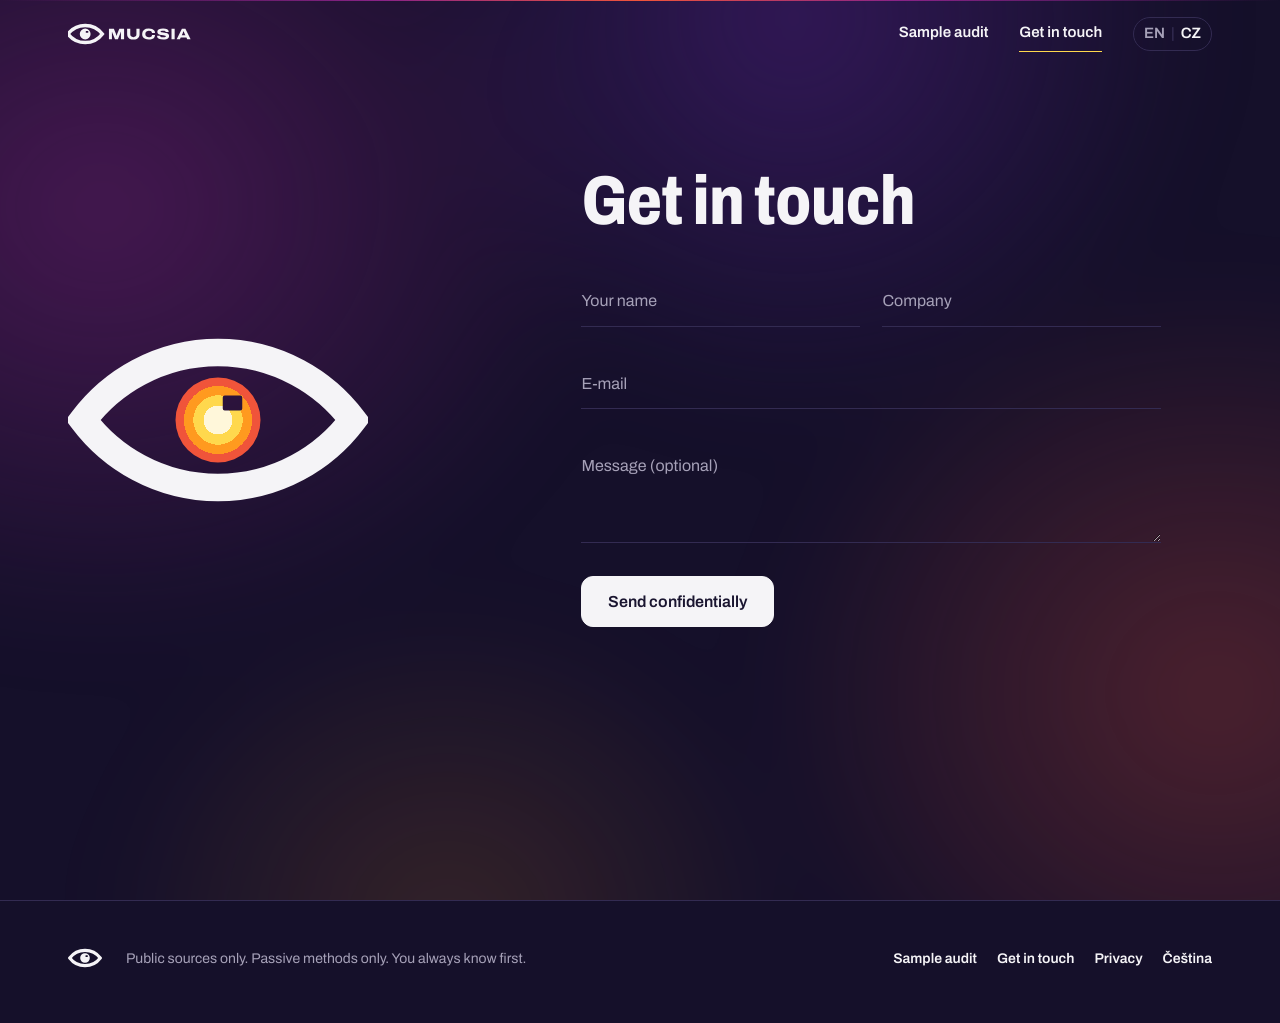
==== contact/index.html @ b14db342 "MUCSIA web" ====
<!doctype html>
<html lang="en" data-lang="en">
<head>
<meta charset="utf-8">
<meta name="viewport" content="width=device-width, initial-scale=1">
<title>Get in touch, MUCSIA</title>
<meta name="description" content="Contact MUCSIA confidentially through the form.">
<meta name="theme-color" content="#15102A">
<meta name="referrer" content="no-referrer">
<link rel="canonical" href="https://mucsia.github.io/contact/">
<link rel="alternate" hreflang="en" href="https://mucsia.github.io/contact/">
<link rel="alternate" hreflang="cs" href="https://mucsia.github.io/cs/kontakt/">
<link rel="alternate" hreflang="x-default" href="https://mucsia.github.io/contact/">
<link rel="icon" href="../static/img/mucsia-ikona.svg" type="image/svg+xml">
<link rel="preload" href="../static/fonts/Archivo-w800-s80.woff2" as="font" type="font/woff2" crossorigin>
<link rel="preload" href="../static/fonts/Archivo-w400-s100.woff2" as="font" type="font/woff2" crossorigin>
<script>document.documentElement.classList.add("js")</script>
<link rel="stylesheet" href="../static/site.css?v=0013ce17ef">
<meta property="og:title" content="Get in touch">
<meta property="og:description" content="Contact MUCSIA confidentially through the form.">
<meta property="og:type" content="website">
<meta property="og:url" content="https://mucsia.github.io/contact/">
<meta property="og:image" content="https://mucsia.github.io/static/img/og.png">
<meta property="og:locale" content="en_GB">
<script type="application/ld+json">{"@context":"https://schema.org","@type":"WebSite","name":"MUCSIA","url":"https://mucsia.github.io/","inLanguage":["en","cs"]}</script>
</head>
<body class="page-contact" data-endpoint="">
<a class="skip" href="#main">Skip to content</a>
<header class="hdr" id="hdr">
  <div class="hdr-in">
    <a class="brand" href="../" aria-label="MUCSIA"><svg xmlns="http://www.w3.org/2000/svg" viewBox="0.00 -1118.87 7929.15 1551.73"><defs></defs><g transform="translate(-123.48 -1577.8) scale(20.58)"><path d="M6 60 A67.5 67.5 0 0 1 114 60 A67.5 67.5 0 0 1 6 60 Z" fill="none" stroke="#F5F4F7" stroke-width="11" stroke-linejoin="miter"/><path d="M43 60 A17 17 0 1 0 77 60 A17 17 0 1 0 43 60 Z M62.7 50.2 H68.9 A0.8 0.8 0 0 1 69.7 51 V55.4 A0.8 0.8 0 0 1 68.9 56.2 H62.7 A0.8 0.8 0 0 1 61.9 55.4 V51 A0.8 0.8 0 0 1 62.7 50.2 Z" fill="#F5F4F7" fill-rule="evenodd"/></g><path d="M84.50048828125 0.0V-687.54345703125H403.10595703125L520.97705078125 -389.4326171875Q528.5205078125 -370.71533203125 538.118408203125 -342.7587890625Q547.71630859375 -314.80224609375 557.4990234375 -285.47607421875Q567.28173828125 -256.14990234375 574.564453125 -233.41064453125H581.564453125Q588.390625 -254.23681640625 597.945068359375 -282.06298828125Q607.49951171875 -309.88916015625 617.597412109375 -338.617431640625Q627.6953125 -367.345703125 635.6953125 -388.51953125L753.56640625 -687.54345703125H1063.36767578125V0.0H859.7392578125V-354.78515625Q859.7392578125 -376.1328125 860.2392578125 -402.02392578125Q860.7392578125 -427.9150390625 861.7392578125 -453.034423828125Q862.7392578125 -478.15380859375 863.19580078125 -496.41455078125H855.19580078125Q849.10888671875 -477.06689453125 840.293701171875 -450.904052734375Q831.478515625 -424.7412109375 822.663330078125 -399.121826171875Q813.84814453125 -373.50244140625 806.3046875 -354.78515625L662.23779296875 0.0H475.65234375L331.12890625 -354.78515625Q321.0419921875 -381.306640625 311.455078125 -408.2412109375Q301.8681640625 -435.17578125 294.552978515625 -458.47998046875Q287.23779296875 -481.7841796875 282.23779296875 -496.41455078125H274.23779296875Q275.23779296875 -482.24072265625 275.73779296875 -458.9365234375Q276.23779296875 -435.63232421875 276.73779296875 -408.69775390625Q277.23779296875 -381.76318359375 277.23779296875 -354.78515625V0.0Z M1661.9560546875 12.0Q1525.89111328125 12.0 1436.771728515625 -27.728271484375Q1347.65234375 -67.45654296875 1303.706787109375 -142.5869140625Q1259.76123046875 -217.71728515625 1259.76123046875 -323.6953125V-687.54345703125H1463.3896484375V-332.869140625Q1463.3896484375 -240.93408203125 1515.28125 -190.19482421875Q1567.1728515625 -139.45556640625 1661.9560546875 -139.45556640625Q1757.28271484375 -139.45556640625 1809.17431640625 -190.19482421875Q1861.06591796875 -240.93408203125 1861.06591796875 -332.869140625V-687.54345703125H2064.6943359375V-323.6953125Q2064.6943359375 -217.71728515625 2020.748779296875 -142.5869140625Q1976.80322265625 -67.45654296875 1887.640380859375 -27.728271484375Q1798.4775390625 12.0 1661.9560546875 12.0Z M2663.45654296875 12.0Q2519.02197265625 12.0 2422.84814453125 -28.5Q2326.67431640625 -69.0 2278.859130859375 -148.228271484375Q2231.0439453125 -227.45654296875 2231.0439453125 -344.0Q2231.0439453125 -514.54345703125 2341.76123046875 -607.04345703125Q2452.478515625 -699.54345703125 2664.0869140625 -699.54345703125Q2782.2607421875 -699.54345703125 2872.119384765625 -664.097900390625Q2961.97802734375 -628.65234375 3012.56494140625 -564.206787109375Q3063.15185546875 -499.76123046875 3063.15185546875 -412.3046875H2864.697265625Q2864.697265625 -454.6962890625 2839.1318359375 -485.207275390625Q2813.56640625 -515.71826171875 2767.80517578125 -532.1748046875Q2722.0439453125 -548.63134765625 2660.54345703125 -548.63134765625Q2589.23876953125 -548.63134765625 2539.9775390625 -524.489990234375Q2490.71630859375 -500.3486328125 2465.509521484375 -457.23974609375Q2440.302734375 -414.130859375 2440.302734375 -357.0V-332.0Q2440.302734375 -275.49951171875 2465.509521484375 -231.890625Q2490.71630859375 -188.28173828125 2539.390625 -163.596923828125Q2588.06494140625 -138.912109375 2658.28271484375 -138.912109375Q2724.41357421875 -138.912109375 2771.76171875 -154.596923828125Q2819.10986328125 -170.28173828125 2844.71875 -200.249267578125Q2870.32763671875 -230.216796875 2870.32763671875 -272.15185546875H3063.6083984375Q3063.6083984375 -187.23876953125 3014.880126953125 -123.06494140625Q2966.15185546875 -58.89111328125 2876.521484375 -23.445556640625Q2786.89111328125 12.0 2663.45654296875 12.0Z M3599.564453125 12.0Q3515.58642578125 12.0 3442.6953125 1.95654296875Q3369.80419921875 -8.0869140625 3315.0 -33.13037109375Q3260.19580078125 -58.173828125 3229.250244140625 -102.989013671875Q3198.3046875 -147.80419921875 3198.3046875 -216.80419921875Q3198.3046875 -218.80419921875 3198.3046875 -222.075927734375Q3198.3046875 -225.34765625 3199.3046875 -228.4345703125H3398.75927734375Q3397.75927734375 -224.4345703125 3397.531005859375 -220.021484375Q3397.302734375 -215.6083984375 3397.302734375 -210.7822265625Q3397.302734375 -180.32568359375 3420.49853515625 -162.727783203125Q3443.6943359375 -145.1298828125 3486.0859375 -138.031982421875Q3528.4775390625 -130.93408203125 3584.6083984375 -130.93408203125Q3608.173828125 -130.93408203125 3632.78271484375 -132.34716796875Q3657.3916015625 -133.76025390625 3680.315673828125 -137.401611328125Q3703.23974609375 -141.04296875 3721.47900390625 -147.869140625Q3739.71826171875 -154.6953125 3750.587890625 -165.47802734375Q3761.45751953125 -176.2607421875 3761.45751953125 -191.54345703125Q3761.45751953125 -213.19580078125 3738.5009765625 -225.706787109375Q3715.54443359375 -238.2177734375 3676.359619140625 -245.772216796875Q3637.1748046875 -253.32666015625 3588.533447265625 -259.23974609375Q3539.89208984375 -265.15283203125 3487.750732421875 -273.381103515625Q3435.609375 -281.609375 3386.968017578125 -296.109375Q3338.32666015625 -310.609375 3299.141845703125 -334.6962890625Q3259.95703125 -358.783203125 3237.00048828125 -396.641845703125Q3214.0439453125 -434.50048828125 3214.0439453125 -489.130859375Q3214.0439453125 -543.65234375 3241.663330078125 -583.36962890625Q3269.28271484375 -623.0869140625 3319.173828125 -648.858642578125Q3369.06494140625 -674.63037109375 3437.010498046875 -687.0869140625Q3504.9560546875 -699.54345703125 3585.06494140625 -699.54345703125Q3666.71728515625 -699.54345703125 3733.162841796875 -686.902099609375Q3799.6083984375 -674.2607421875 3847.314697265625 -648.80419921875Q3895.02099609375 -623.34765625 3920.683837890625 -584.673828125Q3946.3466796875 -546.0 3946.3466796875 -493.93505859375V-480.10888671875H3748.89208984375V-488.2177734375Q3748.89208984375 -509.130859375 3730.8701171875 -525.315673828125Q3712.84814453125 -541.50048828125 3678.36962890625 -551.228759765625Q3643.89111328125 -560.95703125 3594.6083984375 -560.95703125Q3535.6513671875 -560.95703125 3497.71630859375 -553.58740234375Q3459.78125 -546.2177734375 3441.770263671875 -533.43505859375Q3423.75927734375 -520.65234375 3423.75927734375 -505.45654296875Q3423.75927734375 -485.173828125 3446.7158203125 -473.34765625Q3469.67236328125 -461.521484375 3508.857177734375 -454.65185546875Q3548.0419921875 -447.7822265625 3596.683349609375 -441.869140625Q3645.32470703125 -435.9560546875 3697.466064453125 -427.771240234375Q3749.607421875 -419.58642578125 3798.248779296875 -405.858154296875Q3846.89013671875 -392.1298828125 3886.074951171875 -368.358154296875Q3925.259765625 -344.58642578125 3948.21630859375 -308.271240234375Q3971.1728515625 -271.9560546875 3971.1728515625 -218.869140625Q3971.1728515625 -136.15185546875 3923.270751953125 -85.206298828125Q3875.36865234375 -34.2607421875 3791.466552734375 -11.13037109375Q3707.564453125 12.0 3599.564453125 12.0Z M4129.50048828125 0.0V-687.54345703125H4333.12890625V0.0Z M4463.3046875 0.0 4801.32666015625 -687.54345703125H5027.67236328125L5365.6943359375 0.0H5145.435546875L5093.478515625 -110.1748046875H4724.5205078125L4673.10693359375 0.0ZM4792.67236328125 -259.2607421875H5025.32666015625L4962.71728515625 -399.0009765625Q4958.80419921875 -408.37060546875 4951.749755859375 -425.52294921875Q4944.6953125 -442.67529296875 4937.097412109375 -462.186279296875Q4929.49951171875 -481.697265625 4923.08642578125 -498.468994140625Q4916.67333984375 -515.24072265625 4913.49951171875 -523.3056640625H4906.04296875Q4898.67333984375 -504.93603515625 4889.075439453125 -481.10986328125Q4879.4775390625 -457.28369140625 4870.60791015625 -434.9140625Q4861.73828125 -412.54443359375 4855.28173828125 -398.54443359375Z" transform="translate(2563.46 0)" fill="#F5F4F7"/></svg></a>
    <nav class="nav" aria-label="Main">
      <a href="../sample/">Sample audit</a>
      <a href="../contact/" aria-current="page">Get in touch</a>
      <a class="lang" href="../cs/kontakt/" hreflang="cs" lang="cs" title="Čeština"><span class="cur">EN</span><span class="sep" aria-hidden="true">|</span><span>CZ</span></a>
    </nav>
  </div>
</header>
<main id="main">
<section class="contact contact-page" id="contact">
  <div class="contact-in">
    <div class="contact-eye" aria-hidden="true"><svg xmlns="http://www.w3.org/2000/svg" viewBox="0 0 120 120"><defs><radialGradient id="mcg" cx="50%" cy="50%" r="50%"><stop offset="0.0" stop-color="#FFF7DA"/><stop offset="0.34" stop-color="#FFF7DA"/><stop offset="0.34" stop-color="#FFD84D"/><stop offset="0.58" stop-color="#FFD84D"/><stop offset="0.58" stop-color="#FF9A1F"/><stop offset="0.8" stop-color="#FF9A1F"/><stop offset="0.8" stop-color="#F0543A"/><stop offset="1.0" stop-color="#F0543A"/></radialGradient></defs><path d="M6 60 A67.5 67.5 0 0 1 114 60 A67.5 67.5 0 0 1 6 60 Z" fill="none" stroke="#F5F4F7" stroke-width="11" stroke-linejoin="miter"/><path d="M43 60 A17 17 0 1 0 77 60 A17 17 0 1 0 43 60 Z M62.7 50.2 H68.9 A0.8 0.8 0 0 1 69.7 51 V55.4 A0.8 0.8 0 0 1 68.9 56.2 H62.7 A0.8 0.8 0 0 1 61.9 55.4 V51 A0.8 0.8 0 0 1 62.7 50.2 Z" fill="url(#mcg)" fill-rule="evenodd"/></svg></div>
    <div class="contact-body">
      <h1 class="h-xl">Get in touch</h1>
<form class="form" data-form novalidate>
  <input type="text" name="website" tabindex="-1" autocomplete="off" class="hp" aria-hidden="true">
  <div class="fld-row">
    <div class="fld"><input id="f-name" name="name" type="text" required autocomplete="name" placeholder=" " data-msg="Please fill in this field."><label for="f-name">Your name</label></div>
    <div class="fld"><input id="f-company" name="company" type="text" required autocomplete="organization" placeholder=" " data-msg="Please fill in this field."><label for="f-company">Company</label></div>
  </div>
  <div class="fld"><input id="f-email" name="email" type="email" required autocomplete="email" placeholder=" " data-msg="Please check the e-mail address."><label for="f-email">E-mail</label></div>
  <div class="fld"><textarea id="f-msg" name="message" rows="3" placeholder=" "></textarea><label for="f-msg">Message (optional)</label></div>
  <input type="hidden" name="lang" value="en">
  <div class="fld-act">
    <button type="submit" class="btn btn-light" data-send data-sending="Sending">Send confidentially</button>
  </div>
  <p class="form-note" data-note aria-live="polite"></p>
  <div class="form-ok" data-ok hidden><b>Sent.</b><span>We will get back to you from an address you can verify.</span></div>
  <template data-i18n><span data-k="err">The message did not go through. Try again in a moment.</span><span data-k="offline">Sending is not connected on this preview yet. The address will be published with the launch.</span></template>
</form>    </div>
  </div>
</section>
</main>
<footer class="ftr">
  <div class="ftr-in">
    <div class="ftr-mark"><svg xmlns="http://www.w3.org/2000/svg" viewBox="0 0 120 120"><defs></defs><path d="M6 60 A67.5 67.5 0 0 1 114 60 A67.5 67.5 0 0 1 6 60 Z" fill="none" stroke="#F5F4F7" stroke-width="11" stroke-linejoin="miter"/><path d="M43 60 A17 17 0 1 0 77 60 A17 17 0 1 0 43 60 Z M62.7 50.2 H68.9 A0.8 0.8 0 0 1 69.7 51 V55.4 A0.8 0.8 0 0 1 68.9 56.2 H62.7 A0.8 0.8 0 0 1 61.9 55.4 V51 A0.8 0.8 0 0 1 62.7 50.2 Z" fill="#F5F4F7" fill-rule="evenodd"/></svg></div>
    <p class="ftr-line">Public sources only. Passive methods only. You always know first.</p>
    <nav class="ftr-nav" aria-label="Footer">
      <a href="../sample/">Sample audit</a>
      <a href="../contact/">Get in touch</a>
      <a href="../privacy/">Privacy</a>
      <a href="../cs/kontakt/" hreflang="cs" lang="cs">Čeština</a>
    </nav>
  </div>
</footer>
<script src="../static/site.js?v=ff111942fa" defer></script>
</body>
</html>
---- static/site.css ----
/* MUCSIA - web. Jedna rodina písma (Archivo), barva vždy znamená teplo. */
@font-face { font-family: "Archivo"; src: url("fonts/Archivo-w400-s100.woff2") format("woff2"); font-weight: 400; font-stretch: 100%; font-display: swap; }
@font-face { font-family: "Archivo"; src: url("fonts/Archivo-w500-s100.woff2") format("woff2"); font-weight: 500; font-stretch: 100%; font-display: swap; }
@font-face { font-family: "Archivo"; src: url("fonts/Archivo-w600-s100.woff2") format("woff2"); font-weight: 600; font-stretch: 100%; font-display: swap; }
@font-face { font-family: "Archivo"; src: url("fonts/Archivo-w700-s90.woff2") format("woff2"); font-weight: 700; font-stretch: 90%; font-display: swap; }
@font-face { font-family: "Archivo"; src: url("fonts/Archivo-w800-s80.woff2") format("woff2"); font-weight: 800; font-stretch: 80%; font-display: swap; }
@font-face { font-family: "Archivo"; src: url("fonts/Archivo-w800-s90.woff2") format("woff2"); font-weight: 800; font-stretch: 90%; font-display: swap; }

:root {
  --chlad: #15102A; --chlad-2: #1E1838; --inkoust: #1A1530; --grafit: #5B5670; --mlha: #A6A1B8;
  --linka: #D9D6E0; --linka-tma: #332B52; --papir: #F5F4F7; --papir-2: #ECEAF1;
  --t0: #241A4F; --t1: #4B1F7E; --t2: #8A2387; --t3: #C7306B; --t4: #F0543A; --t5: #FF9A1F; --t6: #FFD84D; --t7: #FFF7DA;
  --sum: #9C97AE;
  --font: "Archivo", "Helvetica Neue", Arial, sans-serif;
  --gutter: clamp(16px, 4vw, 48px);
  --maxw: 1240px;
  --hdr: 68px;
  --ease: cubic-bezier(.2, .7, .2, 1);
  --pop: cubic-bezier(.2, 1.1, .3, 1);
  --r-s: 8px; --r-m: 14px; --r-l: 20px;
}
*, *::before, *::after { box-sizing: border-box; }
html { cursor: url("img/cursor-eye-32.png") 16 16, auto; cursor: -webkit-image-set(url("img/cursor-eye-32.png") 1x, url("img/cursor-eye-64.png") 2x) 16 16, auto; cursor: image-set(url("img/cursor-eye-32.png") 1x, url("img/cursor-eye-64.png") 2x) 16 16, auto; }
a, button, label, summary, .chip span, .fcard, .rm-tag, .rep-chapters li { cursor: inherit; }
input[type="text"], input[type="email"], textarea { cursor: text; }
html { scroll-behavior: smooth; -webkit-text-size-adjust: 100%; }
body { margin: 0; font-family: var(--font); font-size: 17px; line-height: 1.5; color: var(--papir); background: var(--chlad); font-synthesis: none; font-kerning: normal; text-rendering: geometricPrecision; }
[lang="cs"] { quotes: "„" "“"; }
[lang="en"] { quotes: "“" "”"; }
img, svg { display: block; max-width: 100%; }
section[id] { scroll-margin-top: var(--hdr); }
a { color: inherit; }
button { font: inherit; color: inherit; }
.tnum { font-variant-numeric: tabular-nums; }
:focus-visible { outline: 2px solid var(--t6); outline-offset: 3px; }
.skip { position: absolute; left: -999px; top: 8px; z-index: 100; background: var(--papir); color: var(--inkoust); padding: 8px 12px; }
.skip:focus { left: 8px; }
.hp { position: absolute; left: -9999px; width: 1px; height: 1px; opacity: 0; }

/* ---------- typografie ---------- */
.hero-h { font-weight: 800; font-stretch: 80%; font-size: clamp(46px, 7.2vw, 104px); line-height: 1.04; letter-spacing: -.012em; margin: 0 0 .35em; text-wrap: balance; }
.h-xl { font-weight: 800; font-stretch: 80%; font-size: clamp(38px, 5.4vw, 74px); line-height: 1.08; letter-spacing: -.01em; margin: 0 0 .4em; text-wrap: balance; }
.h-l { font-weight: 800; font-stretch: 80%; font-size: clamp(32px, 4.2vw, 56px); line-height: 1.1; letter-spacing: -.01em; margin: 0 0 .5em; text-wrap: balance; }
.h-m { font-weight: 800; font-stretch: 80%; font-size: clamp(26px, 3vw, 38px); line-height: 1.12; margin: 0 0 .4em; text-wrap: balance; }
.lead { font-size: clamp(17px, 1.35vw, 20px); line-height: 1.5; max-width: 40em; margin: 0 0 1.4em; }
.dark .lead, .contact .lead, .hero-sub { color: var(--mlha); }
.paper .lead { color: var(--grafit); }
.lead-s { color: var(--grafit); margin: 0 0 1em; }
p { margin: 0 0 1em; }

/* ---------- pásy ---------- */
.dark { position: relative; background: var(--chlad); color: var(--papir); overflow: hidden; overflow: clip; }
.paper { position: relative; background: linear-gradient(180deg, #F8F7FA 0%, var(--papir) 40%, var(--papir-2) 100%); color: var(--inkoust); }
.dark::after, .contact::after { content: ""; position: absolute; inset: -25%; z-index: 0; pointer-events: none; background: radial-gradient(38% 46% at 22% 32%, rgba(138, 35, 135, .42), transparent 70%), radial-gradient(34% 44% at 80% 68%, rgba(240, 84, 58, .26), transparent 70%), radial-gradient(30% 42% at 58% 18%, rgba(75, 31, 126, .55), transparent 70%), radial-gradient(26% 34% at 40% 85%, rgba(255, 154, 31, .14), transparent 70%); filter: blur(46px); animation: drift 28s ease-in-out infinite alternate; }
@keyframes drift { from { transform: translate3d(-4%, -3%, 0) scale(1) rotate(0deg); } to { transform: translate3d(4%, 5%, 0) scale(1.15) rotate(6deg); } }
.sec-in { position: relative; z-index: 2; max-width: var(--maxw); margin: 0 auto; padding: clamp(64px, 9vw, 128px) var(--gutter); }
.grain { position: absolute; inset: 0; background-image: url("img/grain.png"); background-size: 256px; opacity: .08; pointer-events: none; z-index: 1; }

/* ---------- tlačítka ---------- */
.btn { display: inline-block; padding: 15px 26px; border-radius: 12px; font-weight: 600; font-size: 16px; line-height: 1.2; text-decoration: none; border: 1.5px solid transparent; cursor: pointer; transition: background-color .18s, color .18s, border-color .18s, transform .18s, box-shadow .18s; }
.btn:hover { transform: translateY(-1px); }
.btn:active { transform: translateY(1px); }
.btn-light { background: var(--papir); color: var(--inkoust); border-color: var(--papir); }
.btn-light:hover { background: var(--t6); border-color: var(--t6); box-shadow: 0 8px 28px rgba(255, 216, 77, .22); }
.btn-ghost { background: transparent; color: var(--papir); border-color: rgba(245, 244, 247, .5); }
.btn-ghost:hover { border-color: var(--t6); color: var(--t6); }
.paper .btn-ghost, .dlg .btn-ghost { color: var(--inkoust); border-color: var(--linka-tma); }
.paper .btn-ghost:hover, .dlg .btn-ghost:hover { border-color: var(--t3); color: var(--t3); }
.btn-dark { background: var(--inkoust); color: var(--papir); border-color: var(--inkoust); }
.btn-dark:hover { background: var(--t3); border-color: var(--t3); }
button.btn-ghost { padding: 10px 16px; border-radius: 10px; border: 1.5px solid rgba(245, 244, 247, .5); background: transparent; cursor: pointer; font-weight: 600; font-size: 14px; transition: border-color .18s, color .18s; }

/* ---------- hlavička ---------- */
.hdr { position: fixed; top: 0; left: 0; right: 0; z-index: 50; height: var(--hdr); transition: background-color .25s, box-shadow .25s; }
.page-privacy .hdr, .page-404 .hdr { background: var(--chlad); }
.hdr.scrolled { background: rgba(21, 16, 42, .9); backdrop-filter: blur(10px); -webkit-backdrop-filter: blur(10px); box-shadow: 0 1px 0 var(--linka-tma); }
.hdr-in { max-width: var(--maxw); margin: 0 auto; padding: 0 var(--gutter); height: 100%; display: flex; align-items: center; justify-content: space-between; gap: 24px; }
.brand svg { height: 24px; width: auto; }
.nav { display: flex; align-items: center; gap: clamp(14px, 2.4vw, 32px); }
.nav a { color: var(--papir); text-decoration: none; font-weight: 600; font-size: 15px; padding: 6px 0; border-bottom: 1.5px solid transparent; transition: color .18s, border-color .18s; }
.nav a:hover, .nav a[aria-current] { border-color: var(--t6); }
.nav .lang { display: inline-flex; gap: 6px; font-variant-numeric: tabular-nums; padding: 5px 10px; border-radius: 20px; border: 1px solid var(--linka-tma); }
.nav .lang .cur { color: var(--mlha); }
.nav .lang .sep { color: var(--linka-tma); }
.nav .lang:hover { border-color: var(--t6); }
.nav .lang:hover span:last-child { color: var(--t6); }

/* ---------- 1 úvod ---------- */
.hero { position: relative; min-height: 100svh; overflow: hidden; background: var(--chlad); display: flex; align-items: center; }
.hero-art { position: absolute; top: 0; bottom: 0; left: 18vw; width: 100vw; z-index: 0; }
.hero-art svg { width: 100%; height: 100%; }
.hero::before { content: ""; position: absolute; inset: 0; z-index: 1; background: linear-gradient(90deg, rgba(21, 16, 42, .78) 0%, rgba(21, 16, 42, .5) 28%, rgba(21, 16, 42, 0) 52%); pointer-events: none; }
.hero::after { content: ""; position: absolute; left: 0; right: 0; bottom: 0; height: 22%; z-index: 1; background: linear-gradient(180deg, rgba(21, 16, 42, 0), var(--chlad)); pointer-events: none; }
.hero .grain { z-index: 2; opacity: .13; }
.eye-body { transform-box: fill-box; transform-origin: center; transition: transform 1.4s var(--ease); }
.js .hero:not(.ready) .eye-body { transform: scaleY(.03); }
.eye-body .iso, .eye-body .iris, .eye-body .pupil { transition: fill .9s ease; }
.js .hero:not(.ready) .iso, .js .hero:not(.ready) .iris, .js .hero:not(.ready) .pupil { fill: #1B1440; }
.eye-body .pupil { transition-delay: .5s; } .eye-body .iris-2 { transition-delay: .6s; } .eye-body .iris-1 { transition-delay: .7s; } .eye-body .iris-0 { transition-delay: .8s; }
.eye-body .iso-0 { transition-delay: .9s; } .eye-body .iso-1 { transition-delay: 1s; } .eye-body .iso-2 { transition-delay: 1.1s; } .eye-body .iso-3 { transition-delay: 1.2s; } .eye-body .iso-4 { transition-delay: 1.3s; } .eye-body .iso-5 { transition-delay: 1.4s; } .eye-body .iso-6 { transition-delay: 1.5s; } .eye-body .iso-7 { transition-delay: 1.6s; } .eye-body .iso-8 { transition-delay: 1.7s; }

.hero-in { position: relative; z-index: 5; max-width: var(--maxw); width: 100%; margin: 0 auto; padding: calc(var(--hdr) + 6vh) var(--gutter) 10vh; }
.hero-h { max-width: 11.5ch; }
.hero-sub { max-width: 34em; font-size: clamp(17px, 1.4vw, 20px); margin-bottom: 2em; }
.hero-cta { display: flex; flex-wrap: wrap; gap: 14px; }

/* ---------- 2 konzole ---------- */
.con { --con-max: 3; display: grid; grid-template-columns: minmax(260px, 320px) minmax(0, 1fr); gap: clamp(32px, 5vw, 72px); align-items: start; }
.con-layers { list-style: none; margin: 0 0 28px; padding: 0; }
.con-layers li { display: flex; align-items: center; gap: 12px; padding: 7px 0; color: var(--mlha); font-size: 15px; border-bottom: 1px solid var(--linka-tma); transition: color .4s; }
.con-layers li i { width: 10px; height: 10px; border-radius: 50%; flex: none; background: var(--t0); border: 1px solid var(--linka-tma); transition: background-color .4s, box-shadow .4s; }
.con-layers li.lit { color: var(--papir); }
.con-layers li.lit i { background: var(--t5); border-color: var(--t5); box-shadow: 0 0 10px rgba(255, 154, 31, .55); }
.con-layers li.scan { color: var(--papir); }
.con-layers li.scan i { border-color: var(--t5); animation: scan-dot 1.1s ease-in-out infinite; }
@keyframes scan-dot { 50% { background: rgba(255, 154, 31, .45); box-shadow: 0 0 0 4px rgba(255, 154, 31, .14); } }
.con-counters { display: grid; gap: 14px; }
.cnt b { display: block; font-size: 40px; font-weight: 800; font-stretch: 90%; line-height: 1; color: var(--papir); }
.cnt span { font-size: 13px; color: var(--mlha); }
.cnt .cnt-note { display: block; margin-top: 4px; font-size: 14px; color: var(--t6); min-height: 1.4em; }
.con-right { position: relative; min-height: 400px; }
.con-stage { position: relative; height: 570px; overflow: hidden; overflow: clip; }
.fc { position: absolute; left: 0; right: 0; max-width: 560px; min-height: 122px; margin: 0; background: var(--papir); color: var(--inkoust); border-radius: var(--r-m); padding: 14px 16px 12px; box-shadow: 0 12px 30px rgba(0, 0, 0, .35); opacity: 0; transform: translateX(40px); transition: transform .45s var(--ease), opacity .35s; will-change: transform; }
.fc.in { opacity: 1; transform: translateY(calc(var(--pos) * 136px)); z-index: calc(10 - var(--pos)); }
.fc.fly { opacity: 0; transform: translate(var(--fx), var(--fy)) scale(.2); transition: transform .7s var(--ease) var(--fd, 0ms), opacity .5s calc(var(--fd, 0ms) + .25s); }
.fc header { display: flex; justify-content: space-between; align-items: center; gap: 10px; margin-bottom: 8px; }
.fc-cat { font-size: 12px; font-weight: 700; color: var(--inkoust); background: var(--papir-2); padding: 3px 9px; border-radius: 7px; }
.fc-find { display: inline-flex; align-items: center; gap: 3px; font-size: 12px; font-weight: 600; color: var(--grafit); }
.fc-find i { width: 4px; height: 10px; border-radius: 2px; background: var(--linka); }
.fc-find i:nth-child(3) { margin-right: 6px; }
.f-minute i { background: var(--t5); }
.f-hour i:nth-child(-n+2) { background: var(--t3); }
.f-day i:nth-child(1) { background: var(--t1); }
.fc-attack { font-size: 17px; font-weight: 500; line-height: 1.35; margin: 0 0 10px; display: -webkit-box; -webkit-line-clamp: 2; -webkit-box-orient: vertical; overflow: hidden; }
.fc-attack::before { content: open-quote; } .fc-attack::after { content: close-quote; }
.fc-reason { display: none; font-size: 13px; font-weight: 700; color: var(--t3); margin: -6px 0 10px; }
.fc.struck .fc-attack { text-decoration: line-through; color: var(--grafit); }
.fc.struck .fc-reason { display: block; }
.fc-ev { display: flex; flex-wrap: wrap; gap: 4px 12px; font-size: 12px; color: var(--grafit); }
.fc-evl { font-weight: 700; color: var(--inkoust); }
.con-report { position: absolute; right: 0; top: 0; width: 176px; height: 124px; opacity: 0; transform: translateY(14px); transition: opacity .5s, transform .5s var(--ease); }
.con-report.show { opacity: 1; transform: none; }
.rep-cover { position: relative; width: 100%; height: 100%; border-radius: 12px; background: var(--chlad-2); border: 1px solid var(--linka-tma); padding: 14px; display: flex; flex-direction: column; justify-content: space-between; overflow: hidden; }
.rep-cover::after { content: ""; position: absolute; inset: 0; background: var(--chlad); transform: translateY(100%); transition: transform .6s var(--ease); }
.con-report.closed .rep-cover::after { transform: translateY(0); }
.rep-mark svg { width: 34px; }
.rep-txt b { display: block; font-weight: 800; font-stretch: 80%; font-size: 18px; }
.rep-txt span { font-size: 12px; color: var(--mlha); }
/* ---------- 3 report ----------
   Základ (mobil, omezený pohyb, bez JS): stránky pod sebou, grafika se přehraje při vjezdu.
   .rep-scrolly (desktop, zapíná site.js): připnutý stoh stránek; transform, opacity, --f a --shade
   nastavuje skript podle posunu, takže každý krok kolečka něco pohne a zpět se přehrává pozpátku. */
.sec-report { background: var(--papir); }
.rep-sticky { max-width: var(--maxw); margin: 0 auto; padding: clamp(64px, 9vw, 128px) var(--gutter) 24px; }
.rep-left .lead { margin-bottom: 1em; }
.rep-chapters { display: none; list-style: none; padding: 0; margin: 12px 0 0; position: relative; border-left: 2px solid var(--linka); --rp: 0%; }
.rep-chapters::before { content: ""; position: absolute; left: -2px; top: 0; width: 2px; height: var(--rp); background: linear-gradient(180deg, var(--t4), var(--t2)); }
.rep-chapters li { position: relative; padding: 7px 0 7px 22px; }
.rep-chapters li i { position: absolute; left: -7px; top: 13px; width: 12px; height: 12px; border-radius: 50%; background: var(--papir); border: 2px solid var(--linka); transition: background-color .3s, border-color .3s, box-shadow .3s; }
.rep-chapters li b { display: block; font-weight: 700; font-stretch: 90%; font-size: 16px; color: var(--grafit); transition: color .3s; }
.rep-chapters li span { display: none; font-size: 15px; line-height: 1.45; color: var(--grafit); margin-top: 4px; max-width: 30em; }
.rep-chapters li:hover b { color: var(--inkoust); }
.rep-chapters li.active b { color: var(--inkoust); font-size: 19px; }
.rep-chapters li.active span { display: block; animation: pop .35s var(--ease); }
.rep-chapters li.active i { background: var(--t4); border-color: var(--t4); box-shadow: 0 0 0 5px rgba(240, 84, 58, .18); }
.rep-chapters li.done i { background: var(--t2); border-color: var(--t2); }
.rep-chapters li:focus-visible { outline-offset: -2px; border-radius: var(--r-s); }
.rep-right { position: relative; max-width: 880px; margin-top: 8px; }
.rep-pages { display: grid; gap: 20px; }
.rep-page { position: relative; display: flex; flex-direction: column; overflow: hidden; border-radius: var(--r-l); background: var(--papir); border: 1px solid var(--linka); box-shadow: 0 30px 70px rgba(26, 21, 48, .14), 0 2px 8px rgba(26, 21, 48, .06); padding: clamp(20px, 3vw, 40px); }
.rep-page::before { content: ""; position: absolute; top: 0; bottom: 0; left: 0; width: 6px; background: linear-gradient(90deg, rgba(26, 21, 48, .12), transparent); }
.rp-dark { background: var(--chlad); color: var(--papir); border-color: var(--linka-tma); }
.rp-head { display: block; }
.rp-head h3 { font-size: clamp(26px, 3vw, 38px); font-weight: 800; font-stretch: 80%; color: var(--inkoust); margin: 0 0 .3em; }
.rp-head p { color: var(--grafit); margin: 0 0 16px; }
.rp-dark .rp-head h3 { color: var(--papir); }
.rp-dark .rp-head p { color: var(--mlha); }
.rep-foot { display: none; align-items: center; justify-content: space-between; gap: 16px; margin-top: 18px; max-width: 30em; }
.rep-foot .scrub-hint { margin: 0; color: var(--t3); }
.rep-foot .scrub-hint i { border-color: var(--t3); }
.rep-foot .scrub-hint i::after { background: var(--t3); }
.rep-skip { font-size: 14px; font-weight: 600; color: var(--grafit); text-decoration: underline; text-decoration-color: var(--linka); text-underline-offset: 4px; transition: color .2s, text-decoration-color .2s; }
.rep-skip:hover { color: var(--inkoust); text-decoration-color: var(--t4); }
.scrub-hint { display: flex; align-items: center; gap: 10px; font-size: 13px; font-weight: 600; transition: opacity .4s; }
.scrub-hint i { width: 14px; height: 22px; border: 1.5px solid; border-radius: 8px; position: relative; flex: none; }
.scrub-hint i::after { content: ""; position: absolute; left: 50%; top: 5px; width: 2px; height: 5px; margin-left: -1px; border-radius: 1px; animation: wheel 1.4s ease-in-out infinite; }
.scrub-hint.done { opacity: 0; }
@keyframes wheel { 50% { transform: translateY(6px); opacity: .4; } }

.rep-scrolly .rep-track { position: relative; height: 480vh; }
.rep-scrolly .rep-sticky { position: sticky; top: var(--hdr); height: calc(100vh - var(--hdr)); display: grid; grid-template-columns: minmax(0, .85fr) minmax(0, 1.3fr); gap: clamp(32px, 4vw, 64px); padding: 24px var(--gutter); align-items: center; }
.rep-scrolly .rep-chapters { display: block; }
.rep-scrolly .rep-foot { display: flex; }
.rep-scrolly .rep-right { height: min(66vh, 600px); max-width: none; margin: 0; }
.rep-scrolly .rep-pages { display: block; height: 100%; }
.rep-scrolly .rep-page { position: absolute; inset: 0; transform-origin: 50% 0; backface-visibility: hidden; will-change: transform, opacity; pointer-events: none; --f: 0; --shade: 0; }
.rep-scrolly .rep-page.on { pointer-events: auto; }
.rep-scrolly .rep-page::after { content: ""; position: absolute; inset: 0; z-index: 3; border-radius: inherit; background: var(--inkoust); opacity: var(--shade); pointer-events: none; }
.rep-scrolly .rp-head h3 { font-size: 14px; font-weight: 700; font-stretch: 90%; color: var(--grafit); margin: 0; padding-bottom: 10px; border-bottom: 1px solid var(--linka); }
.rep-scrolly .rp-head p { display: none; }
.rep-scrolly .rp-dark .rp-head h3 { color: var(--mlha); border-color: var(--linka-tma); }
/* grafika ve stohu: prvek se ukáže mezi --at a --at + --sp průběhu stránky (--f) */
.d1 { --at: .06; } .d2 { --at: .12; } .d3 { --at: .18; } .d4 { --at: .24; } .d5 { --at: .30; } .d6 { --at: .36; } .d7 { --at: .42; } .d8 { --at: .48; } .d9 { --at: .56; } .d10 { --at: .64; }
.e1 { --at: .08; } .e2 { --at: .16; } .e3 { --at: .24; } .e4 { --at: .32; } .e5 { --at: .40; } .e6 { --at: .48; } .e7 { --at: .56; }
.rep-scrolly .fig .pop, .rep-scrolly .fig .draw, .rep-scrolly .fig .stamp, .rep-scrolly .fig .cbar, .rep-scrolly .fig .worst { animation: none !important; transition: none; --k: clamp(0, (var(--f) - var(--at, 0)) / var(--sp, .2), 1); }
.rep-scrolly .fig .pop { opacity: var(--k); transform: translateY(calc((1 - var(--k)) * 8px)); }
.rep-scrolly .fig .draw { --sp: .3; stroke-dashoffset: calc((1 - var(--k)) * 700px); }
.rep-scrolly .fig .worst { --at: .62; --sp: .3; stroke-dashoffset: calc((1 - var(--k)) * 900px); }
.rep-scrolly .fig .cbar { --at: calc(.08 + var(--i) * .018); transform: scaleY(var(--k)); }
.rep-scrolly .fig .stamp { opacity: var(--k); transform: scale(calc(1.7 - .7 * var(--k))) rotate(calc(-10deg + 4deg * var(--k))); }
.rep-scrolly .fig .on-path { transition: none; --k: clamp(0, (var(--f) - .84) / .12, 1); stroke: color-mix(in srgb, var(--t4) calc(var(--k) * 100%), var(--inkoust)); fill: color-mix(in srgb, #FDE3DC calc(var(--k) * 100%), var(--papir-2)); }
.rep-scrolly .rp-riskmap .rm-grid { transition: none; --k: clamp(0, var(--f) / .35, 1); opacity: var(--k); transform: perspective(1200px) rotateX(calc((1 - var(--k)) * 14deg)) translateY(calc((1 - var(--k)) * 24px)); }
.rep-scrolly .rp-riskmap .rm-tag { transition: box-shadow .2s; --k: clamp(0, (var(--f) - var(--at, .4)) / .22, 1); opacity: var(--k); transform: translate(calc(var(--dx) * 30px * (1 - var(--k))), calc((var(--dy) * 30px - 40px) * (1 - var(--k)))) scale(calc(.7 + .3 * var(--k))); }
.rep-scrolly .rp-riskmap .rm-tag:hover { transform: translateY(-3px); box-shadow: 0 10px 22px rgba(0, 0, 0, .45); }
.rep-scrolly .rp-riskmap .rm-cell:nth-child(7) { --at: .44; } .rep-scrolly .rp-riskmap .rm-cell:nth-child(8) { --at: .48; } .rep-scrolly .rp-riskmap .rm-cell:nth-child(9) { --at: .52; } .rep-scrolly .rp-riskmap .rm-cell:nth-child(10) { --at: .56; } .rep-scrolly .rp-riskmap .rm-cell:nth-child(11) { --at: .60; } .rep-scrolly .rp-riskmap .rm-cell:nth-child(12) { --at: .64; } .rep-scrolly .rp-riskmap .rm-cell:nth-child(13) { --at: .68; } .rep-scrolly .rp-riskmap .rm-cell:nth-child(14) { --at: .72; }
.rp-num { position: absolute; right: 16px; bottom: 12px; font-size: 12px; font-weight: 600; color: var(--grafit); }
.rp-dark .rp-num { color: var(--mlha); }
.rp-fig { margin: 0; flex: 1; display: flex; align-items: center; justify-content: center; min-height: 0; }
.rp-fig .fig { max-height: 100%; }
.rp-riskmap .rp-fig { align-items: stretch; }
.rp-riskmap .rm { margin-top: 0; width: 100%; }
.fig { width: 100%; height: auto; font-family: inherit; }
.fig text { font-family: inherit; }
.fig .lbl { font-size: 13px; font-weight: 600; fill: var(--grafit); }
.fig .q { font-size: 15px; font-weight: 500; fill: var(--inkoust); }
.fig .q.s { font-size: 13.5px; }
.fig .hotq { fill: var(--inkoust); font-weight: 700; }
.fig .nl { font-size: 14px; font-weight: 700; fill: var(--inkoust); }
.fig .pl { font-size: 12px; font-weight: 600; fill: var(--inkoust); }
.rp-money .fig .pl { font-size: 10.5px; }
.fig .big { font-size: 34px; font-weight: 800; fill: var(--t3); }
.fig .doc { fill: var(--papir-2); stroke: var(--linka); }
.fig .doc.note { fill: #FFF9E8; stroke: var(--t6); }
.fig .docl { stroke: var(--linka-tma); stroke-width: 1.2; opacity: .5; }
.fig .tl { stroke: var(--linka-tma); stroke-width: 2; }
.fig .dot { fill: var(--inkoust); transform-box: fill-box; transform-origin: center; }
.fig .dot.warm { fill: var(--t4); }
.fig .box { fill: var(--papir); stroke: var(--linka-tma); stroke-width: 1.2; }
.fig .caret { fill: var(--inkoust); animation: blink-caret 1s steps(2) infinite; }
.fig .ring { fill: none; stroke: var(--grafit); stroke-width: 2; }
.fig .sug { fill: var(--papir); stroke: var(--linka); }
.fig .sug.hot { fill: var(--t6); }
.fig .ai { fill: var(--papir-2); }
.fig .strike { stroke: var(--t3); stroke-width: 2; }
.fig .flag { fill: var(--t3); }
.fig .flagt { fill: var(--papir); font-size: 13px; font-weight: 700; }
.fig .node { fill: var(--papir-2); stroke: var(--inkoust); stroke-width: 1.5; transition: stroke .4s, fill .4s; }
.fig .node.warm { stroke: var(--t3); stroke-width: 2; }
.fig .pill { fill: var(--papir); stroke: var(--linka-tma); }
.fig .pill.hot { fill: var(--t6); stroke: var(--t6); }
.fig .cbar { fill: var(--inkoust); transform-origin: 0 200px; transform: scaleY(0); }
.fig .cbar.hot { fill: var(--t4); }
.fig .axis { stroke: var(--linka-tma); stroke-width: 1.5; }
.fig .redact { fill: var(--inkoust); }
.fig .redact.keep { fill: var(--linka); }
.fig .stamp { opacity: 0; transform: scale(1.7) rotate(-10deg); }
.fig .stamp-r { fill: none; stroke-width: 2.5; }
.fig .stamp-t { font-size: 13px; font-weight: 800; font-stretch: 90%; }
.fig .st-minute .stamp-r { stroke: var(--t4); } .fig .st-minute .stamp-t { fill: var(--t4); }
.fig .st-hour .stamp-r { stroke: var(--t3); } .fig .st-hour .stamp-t { fill: var(--t3); }
.fig .st-day .stamp-r { stroke: var(--t1); } .fig .st-day .stamp-t { fill: var(--t1); }
.fig .worst { fill: none; stroke: var(--t4); stroke-width: 5; stroke-linecap: round; stroke-linejoin: round; stroke-dasharray: 900; stroke-dashoffset: 900; filter: drop-shadow(0 0 6px rgba(240, 84, 58, .55)); }
.fig .draw { stroke: var(--linka-tma); stroke-width: 1.6; stroke-dasharray: 700; stroke-dashoffset: 700; }
.fig .draw.hot { stroke: var(--t4); stroke-width: 3; }
.fig .arrow { fill: var(--inkoust); }
.fig .face { fill: var(--inkoust); }
.fig .chip { fill: var(--papir-2); stroke: var(--inkoust); stroke-width: 1.2; }
.fig .chip.hot { fill: var(--t4); stroke: var(--t4); }
.fig .blur { fill: var(--t5); opacity: .55; filter: blur(7px); }
.fig .b2 { fill: var(--t3); } .fig .b3 { fill: var(--t4); } .fig .b4 { fill: var(--t2); }
.fig .on-blur { fill: var(--inkoust); font-weight: 600; }
.fig .pop { opacity: 0; transform: translateY(8px); }
.fo { display: flex; align-items: center; justify-content: center; text-align: center; height: 100%; font-size: 13px; font-weight: 700; line-height: 1.2; color: var(--inkoust); font-family: var(--font); }
.open .pop { animation: pop .45s var(--ease) forwards; }
.open .draw { animation: draw .8s var(--ease) forwards; }
.open .cbar { animation: grow .5s var(--ease) forwards; animation-delay: calc(var(--i) * 45ms + .2s); }
.open .stamp { animation: stamp .45s var(--ease) forwards; }
.open .worst { animation: draw 1s var(--ease) 1.5s forwards; }
.open .on-path { transition: stroke .4s 2.2s, fill .4s 2.2s; stroke: var(--t4); fill: #FDE3DC; }
.on .dot.warm { animation: pulse 2.4s ease-in-out infinite; }
.on .sug.hot { animation: glow-y 3s ease-in-out infinite; }
.on .blur { animation: haze 4s ease-in-out infinite; }
.d1 { animation-delay: .15s !important; } .d2 { animation-delay: .3s !important; } .d3 { animation-delay: .45s !important; } .d4 { animation-delay: .6s !important; } .d5 { animation-delay: .75s !important; } .d6 { animation-delay: .9s !important; } .d7 { animation-delay: 1.05s !important; } .d8 { animation-delay: 1.2s !important; } .d9 { animation-delay: 1.4s !important; } .d10 { animation-delay: 1.6s !important; }
.e1 { animation-delay: .2s !important; } .e2 { animation-delay: .4s !important; } .e3 { animation-delay: .6s !important; } .e4 { animation-delay: .8s !important; } .e5 { animation-delay: 1s !important; } .e6 { animation-delay: 1.2s !important; } .e7 { animation-delay: 1.4s !important; }
.open .worst { animation-delay: 1.5s !important; }
@keyframes pop { to { opacity: 1; transform: none; } }
@keyframes draw { to { stroke-dashoffset: 0; } }
@keyframes grow { to { transform: scaleY(1); } }
@keyframes stamp { to { opacity: 1; transform: scale(1) rotate(-6deg); } }
@keyframes pulse { 50% { transform: scale(1.5); opacity: .7; } }
@keyframes glow-y { 50% { fill: #FFE98A; } }
@keyframes haze { 50% { opacity: .35; } }
@keyframes blink-caret { to { opacity: 0; } }

/* ---------- mapa rizik ---------- */
.rm { display: grid; grid-template-columns: 26px 150px minmax(0, 1fr); grid-template-rows: auto auto auto; gap: 10px 14px; max-width: 980px; margin-top: 2em; }
.rm-y { grid-row: 1; grid-column: 1; writing-mode: vertical-rl; transform: rotate(180deg); font-size: 13px; font-weight: 600; color: var(--mlha); text-align: center; }
.rm-rows { grid-row: 1; grid-column: 2; display: grid; grid-template-rows: repeat(3, 1fr); }
.rm-rowlab { display: flex; align-items: center; gap: 8px; font-size: 15px; font-weight: 700; }
.rm-grid { grid-row: 1; grid-column: 3; position: relative; overflow: hidden; overflow: clip; border-radius: var(--r-m); display: grid; grid-template-columns: repeat(3, 1fr); grid-template-rows: repeat(3, minmax(110px, 1fr)); gap: 0; min-height: 360px; border: 1px solid var(--linka-tma); transform: perspective(1200px) rotateX(14deg) translateY(24px); opacity: 0; transition: transform .9s var(--ease), opacity .6s; transform-origin: center bottom; }
.open .rm-grid { transform: none; opacity: 1; }
.rm-field { position: absolute; inset: 0; background: radial-gradient(circle at 100% 0%, #FFF7DA 0 5%, #FFD84D 5% 12%, #FF9A1F 12% 21%, #F0543A 21% 31%, #C7306B 31% 43%, #8A2387 43% 56%, #4B1F7E 56% 70%, #241A4F 70% 86%, #1A1442 86%); }
.rm-field::after { content: ""; position: absolute; inset: -10%; background: radial-gradient(circle at 100% 0%, rgba(255, 247, 218, .45), rgba(255, 154, 31, .15) 30%, transparent 55%); mix-blend-mode: screen; animation: breathe 5s ease-in-out infinite alternate; }
.rm-field::before { content: ""; position: absolute; left: 0; right: 0; top: 0; height: 3px; background: linear-gradient(90deg, transparent, rgba(255, 247, 218, .55), transparent); opacity: .7; animation: scan 6.5s linear infinite; z-index: 1; }
@keyframes breathe { from { opacity: .35; transform: scale(1); } to { opacity: 1; transform: scale(1.06); } }
@keyframes scan { 0% { top: -3px; } 100% { top: 100%; } }
.rm-gv, .rm-gh { position: absolute; background: var(--chlad); z-index: 1; }
.rm-gv { top: 0; bottom: 0; width: 4px; } .rm-gv.g1 { left: calc(33.333% - 2px); } .rm-gv.g2 { left: calc(66.666% - 2px); }
.rm-gh { left: 0; right: 0; height: 4px; } .rm-gh.g1 { top: calc(33.333% - 2px); } .rm-gh.g2 { top: calc(66.666% - 2px); }
.rm-cell { position: relative; z-index: 2; display: flex; flex-wrap: wrap; align-content: center; justify-content: center; gap: 6px; padding: 12px; }
.rm-tag { display: inline-block; max-width: 100%; padding: 4px 10px; border-radius: 8px; background: var(--papir); color: var(--inkoust); font-size: 12.5px; font-weight: 600; line-height: 1.25; border-left: 3px solid var(--sum); box-shadow: 0 4px 12px rgba(0, 0, 0, .3); opacity: 0; transform: translate(calc(var(--dx) * 30px), calc(var(--dy) * 30px - 40px)) scale(.7); transition: transform .8s var(--pop), opacity .4s, box-shadow .2s; }
.rm-tag.s-critical { border-left-color: var(--t4); } .rm-tag.s-latent { border-left-color: var(--t2); }
.open .rm-tag { opacity: 1; transform: none; }
.open .rm-tag:hover { transform: translateY(-3px); box-shadow: 0 10px 22px rgba(0, 0, 0, .45); transition-delay: 0s; }
.rm-tag:nth-child(2) { transition-delay: .1s; } .rm-tag:nth-child(3) { transition-delay: .2s; } .rm-tag:nth-child(4) { transition-delay: .3s; } .rm-tag:nth-child(5) { transition-delay: .4s; } .rm-tag:nth-child(n+6) { transition-delay: .5s; }
.rm-cols { grid-row: 2; grid-column: 3; display: grid; grid-template-columns: repeat(3, 1fr); gap: 8px; }
.rm-collab { text-align: center; font-size: 13.5px; font-weight: 700; }
.rm-x { grid-row: 3; grid-column: 3; text-align: center; font-size: 13px; color: var(--mlha); font-weight: 600; }
.sev { display: inline-flex; gap: 2px; align-items: flex-end; }
.sev i { width: 5px; height: 12px; border-radius: 2px; background: var(--linka); }
.dark .sev i, .contact .sev i, .rp-dark .sev i { background: var(--linka-tma); }
.s-critical i { background: var(--t4) !important; }
.s-latent i:nth-child(-n+2) { background: var(--t2) !important; }
.s-noise i:nth-child(1) { background: var(--sum) !important; }
.dark .rm-rowlab .s-latent i:nth-child(-n+2), .rp-dark .rm-rowlab .s-latent i:nth-child(-n+2) { background: var(--t3) !important; }

/* ---------- 4 kontakt a formulář ---------- */
.contact { position: relative; background: var(--chlad); color: var(--papir); overflow: hidden; }
.contact::before { content: ""; position: absolute; left: 0; right: 0; top: 0; height: 1px; background: linear-gradient(90deg, transparent, var(--t2) 30%, var(--t4) 50%, var(--t2) 70%, transparent); z-index: 2; }
.contact-in { position: relative; z-index: 2; max-width: var(--maxw); margin: 0 auto; padding: clamp(64px, 9vw, 128px) var(--gutter); display: grid; grid-template-columns: minmax(0, .9fr) minmax(0, 1.3fr); gap: clamp(32px, 6vw, 96px); align-items: start; }
.contact-page .contact-in, .nf .contact-in { padding-top: calc(var(--hdr) + clamp(48px, 8vw, 96px)); min-height: 100svh; }
.contact-eye { position: sticky; top: 30vh; }
.contact-eye svg { width: min(100%, 300px); transform-box: fill-box; transform-origin: center; }
.contact-eye.blink svg { animation: blink .5s var(--ease); }
@keyframes blink { 0% { transform: scaleY(1); } 45% { transform: scaleY(.06); } 100% { transform: scaleY(1); } }
.form { display: grid; gap: 22px; max-width: 580px; }
.fld-row { display: grid; grid-template-columns: 1fr 1fr; gap: 22px; }
.fld { position: relative; }
.fld input[type="text"], .fld input[type="email"], .fld textarea { font: inherit; font-size: 17px; color: var(--papir); background: transparent; border: 0; border-bottom: 1.5px solid var(--linka-tma); border-radius: 0; padding: 24px 0 10px; width: 100%; transition: border-color .2s; }
.fld input:focus, .fld textarea:focus { outline: none; border-color: var(--t6); }
.fld textarea { resize: vertical; min-height: 84px; }
.fld:not(.fld-check) > label { position: absolute; left: 0; top: 24px; font-size: 16px; color: var(--mlha); pointer-events: none; transition: color .2s, font-size .2s, top .2s; }
.fld:not(.fld-check) input:focus + label, .fld textarea:focus + label, .fld:not(.fld-check) input:not(:placeholder-shown) + label, .fld textarea:not(:placeholder-shown) + label { top: 4px; font-size: 12px; font-weight: 600; color: var(--t6); }
.fld::after { content: ""; position: absolute; left: 0; bottom: 0; height: 1.5px; width: 0; background: linear-gradient(90deg, var(--t5), var(--t6)); transition: width .35s var(--ease); }
.fld:focus-within::after { width: 100%; }
.fld.err input, .fld.err textarea { border-color: var(--t4); }
.fld .msg { display: block; font-size: 13px; color: var(--t5); margin-top: 6px; }
.fld-check { display: grid; grid-template-columns: auto 1fr; align-items: start; gap: 10px; }
.fld-check::after { display: none; }
.fld-check input { width: 18px; height: 18px; margin: 3px 0 0; accent-color: var(--t6); }
.fld-check > label { position: static; font-size: 15px; color: var(--papir); pointer-events: auto; }
.fld-check label a { color: var(--mlha); }
.fld-check.err label { color: var(--t5); }
.fld-act { display: flex; flex-wrap: wrap; align-items: center; gap: 18px; margin-top: 4px; }
.form-hint { font-size: 13px; color: var(--mlha); }
.form-note { margin: 0; font-size: 14px; color: var(--t6); }
.form-note:empty { display: none; }
.form-ok { padding: 18px 20px; border-radius: var(--r-m); background: var(--papir); color: var(--inkoust); }
.form-ok b { display: block; font-weight: 800; font-stretch: 80%; font-size: 24px; margin-bottom: 4px; }
.form.sent .fld, .form.sent .fld-row, .form.sent .fld-act { display: none; }
.form .btn.busy { opacity: .6; pointer-events: none; }

/* ---------- ukázka ---------- */
.sec-sample-head .sec-in { padding-top: calc(var(--hdr) + clamp(40px, 6vw, 80px)); padding-bottom: clamp(24px, 3vw, 40px); }
.badge { display: inline-block; background: var(--t6); color: var(--inkoust); font-size: 13px; font-weight: 700; padding: 5px 12px; border-radius: 999px; margin: 0 0 20px; }
.sample-meta { color: var(--mlha); margin: 0; }
.verdict-box { max-width: 52em; margin-bottom: 40px; padding: 24px 28px; background: var(--papir-2); border-left: 4px solid var(--t4); border-radius: var(--r-m); }
.verdict-box p { margin: 0; font-size: 17px; }
.filters { display: grid; gap: 18px; margin-bottom: 24px; }
.fset { border: 0; padding: 0; margin: 0; display: flex; flex-wrap: wrap; gap: 8px; align-items: center; }
.fset legend { float: left; width: 100%; font-size: 13px; font-weight: 600; color: var(--grafit); margin-bottom: 8px; }
.chip input { position: absolute; opacity: 0; width: 1px; height: 1px; }
.chip span { display: inline-flex; align-items: center; gap: 6px; padding: 7px 12px; border-radius: 20px; border: 1px solid var(--linka); background: var(--papir); font-size: 14px; font-weight: 600; cursor: pointer; transition: background-color .15s, color .15s, border-color .15s; }
.chip span b { color: var(--grafit); font-weight: 600; }
.chip:hover span { border-color: var(--grafit); }
.chip input:checked + span { background: var(--inkoust); color: var(--papir); border-color: var(--inkoust); }
.chip input:checked + span b { color: var(--mlha); }
.chip input:focus-visible + span { outline: 2px solid var(--t3); outline-offset: 2px; }
.chip span.fc-find { color: inherit; font-size: 14px; }
.filters-empty { color: var(--grafit); }
.fgrid { display: grid; grid-template-columns: repeat(auto-fill, minmax(300px, 1fr)); gap: 16px; }
.fcard { display: grid; gap: 8px; text-align: left; background: var(--papir); border: 1px solid var(--linka); border-radius: var(--r-m); padding: 16px 18px; cursor: pointer; transition: transform .15s, border-color .15s, box-shadow .15s; }
.fcard:hover { transform: translateY(-2px); border-color: var(--t3); box-shadow: 0 10px 24px rgba(26, 21, 48, .1); }
.fcard.hide { display: none; }
.fcard-top { display: flex; flex-wrap: wrap; align-items: center; gap: 8px; }
.fcard-title { font-size: 17px; font-weight: 700; font-stretch: 90%; line-height: 1.3; }
.fcard-attack { font-size: 15px; color: var(--grafit); line-height: 1.4; }
.fcard-attack::before { content: open-quote; } .fcard-attack::after { content: close-quote; }
.fcard-meta { display: flex; flex-wrap: wrap; gap: 4px 12px; font-size: 12px; color: var(--grafit); font-variant-numeric: tabular-nums; }
.panels { display: grid; grid-template-columns: 1fr 1fr; gap: clamp(32px, 5vw, 72px); }
.ok-list { margin: 0; }
.ok-list > div { padding: 10px 0; border-top: 1px solid var(--linka); }
.ok-list dt { font-weight: 700; margin-bottom: 4px; }
.ok-list dt .tnum { color: var(--grafit); margin-right: 4px; }
.ok-list dd { margin: 0; }
.ok-list ul { margin: 0; padding-left: 18px; color: var(--grafit); font-size: 15px; }
.not-list { margin: 0 0 20px; padding-left: 18px; }
.not-list li { margin-bottom: 6px; }
.limits { color: var(--grafit); font-size: 15px; margin-bottom: 24px; }
.dlg { border: 0; border-radius: var(--r-l); padding: 0; width: min(760px, calc(100vw - 32px)); max-height: calc(100svh - 48px); background: var(--papir); color: var(--inkoust); box-shadow: 0 30px 80px rgba(0, 0, 0, .5); }
.dlg::backdrop { background: rgba(21, 16, 42, .75); }
.dlg-close { position: sticky; top: 0; display: flex; justify-content: flex-end; padding: 12px 16px 0; background: var(--papir); z-index: 2; margin: 0; }
.dlg-body { padding: 8px 28px 28px; }
.det-head { display: flex; flex-wrap: wrap; align-items: center; gap: 10px; margin-bottom: 12px; font-size: 13px; font-weight: 600; color: var(--grafit); }
.det-head .sev { gap: 2px; align-items: center; }
.det-head .sev i:nth-child(3) { margin-right: 6px; }
.det-id { margin-left: auto; }
.det h3 { font-size: clamp(22px, 2.6vw, 30px); font-weight: 800; font-stretch: 80%; line-height: 1.15; margin: 0 0 18px; }
.det-grid { display: grid; grid-template-columns: 1fr 1fr; gap: 14px 24px; margin: 0; }
.det-grid > div { padding-top: 10px; border-top: 1px solid var(--linka); }
.det-grid .wide { grid-column: 1 / -1; }
.det-grid dt { font-size: 12px; font-weight: 700; color: var(--grafit); margin-bottom: 4px; }
.det-grid dd { margin: 0; font-size: 15.5px; line-height: 1.45; }
.det-grid dd.attack { font-weight: 500; }
.det-grid dd.attack::before { content: open-quote; } .det-grid dd.attack::after { content: close-quote; }
.ev-list { margin: 0; padding: 0; list-style: none; }
.ev-list li { margin-bottom: 8px; }
.ev-list .tnum { font-weight: 700; margin-right: 6px; }
.ev-src { font-size: 13px; color: var(--grafit); word-break: break-word; }
.resp dd { background: var(--papir-2); padding: 12px 14px; border-radius: 10px; }
.resp-q { font-weight: 600; margin-bottom: 6px; }
.resp-a { margin: 0; }
.dl { display: inline-flex; align-items: center; gap: 6px; font-size: 12px; font-weight: 700; margin-left: 8px; vertical-align: 1px; }
.dl i { width: 8px; height: 8px; border-radius: 50%; }
.dl-week i { background: var(--t4); } .dl-month i { background: var(--t3); } .dl-quarter i { background: var(--t1); }
.cert { display: inline-block; width: 10px; height: 10px; border-radius: 50%; border: 1.5px solid var(--inkoust); margin-right: 6px; vertical-align: -1px; }
.c-verified { background: var(--inkoust); }
.c-probable { background: linear-gradient(90deg, var(--inkoust) 50%, transparent 50%); }

/* ---------- dokument ---------- */
.doc .doc-in { max-width: 960px; margin: 0 auto; padding: calc(var(--hdr) + clamp(48px, 8vw, 96px)) var(--gutter) clamp(64px, 9vw, 128px); }
.doc-grid { display: grid; grid-template-columns: 1fr 1fr; gap: 28px 48px; margin-top: 24px; }
.doc-sec { padding-top: 16px; border-top: 1px solid var(--linka); }
.doc-sec h2 { font-size: 20px; font-weight: 700; font-stretch: 90%; margin: 0 0 8px; }
.doc-sec p { margin: 0; color: var(--grafit); font-size: 16px; }

/* ---------- patička, lišta ---------- */
.ftr { background: var(--chlad); color: var(--papir); border-top: 1px solid var(--linka-tma); }
.ftr-in { max-width: var(--maxw); margin: 0 auto; padding: 40px var(--gutter) 48px; display: grid; grid-template-columns: auto 1fr auto; gap: 24px; align-items: center; }
.ftr-mark svg { width: 34px; }
.ftr-line { margin: 0; color: var(--mlha); font-size: 14px; }
.ftr-nav { display: flex; flex-wrap: wrap; gap: 8px 20px; }
.ftr-nav a { color: var(--papir); text-decoration: none; font-size: 14px; font-weight: 600; }
.ftr-nav a:hover { color: var(--t6); }
.bar { display: none; }

/* ---------- responzivita ---------- */
@media (max-width: 1100px) {
  .con { grid-template-columns: 260px minmax(0, 1fr); }
  .con-report { position: relative; top: auto; right: auto; margin: 14px 0 0 auto; }
  .rep-scrolly .rep-sticky { grid-template-columns: minmax(0, .9fr) minmax(0, 1.1fr); }
}
@media (max-width: 820px) {
  .hero { display: block; }
  .hero-art { left: 0; width: 100%; height: 60svh; bottom: auto; }
  .hero::before { background: linear-gradient(180deg, rgba(21, 16, 42, .05) 0%, rgba(21, 16, 42, .15) 45%, var(--chlad) 62%); }
  .hero::after { display: none; }
  .hero-in { padding-bottom: 96px; }
  .hero-h { max-width: none; }
  .hero-in { padding-top: 58svh; }
  .con { grid-template-columns: 1fr; gap: 24px; --con-max: 2; }
  .con-stage { height: 300px; }
  .con-report { width: 140px; height: 100px; margin-top: 10px; }
  .rep-page { padding: 22px 20px 36px; }
  .rm { grid-template-columns: 20px minmax(0, 1fr); gap: 8px; }
  .rm-y { grid-row: 1; grid-column: 1; }
  .rm-rows { grid-row: 1; grid-column: 2; display: grid; grid-template-rows: none; grid-template-columns: repeat(3, 1fr); gap: 6px; }
  .rm-rowlab { font-size: 12px; justify-content: center; text-align: center; }
  .rm-grid { grid-row: 2; grid-column: 2; grid-template-rows: repeat(3, minmax(96px, auto)); min-height: 0; }
  .rm-cols { grid-row: 3; grid-column: 2; }
  .rm-collab { font-size: 11.5px; }
  .rm-x { grid-row: 4; grid-column: 2; }
  .rm-tag { font-size: 11.5px; padding: 3px 7px; }
  .contact-in { grid-template-columns: 1fr; }
  .contact-eye { position: static; }
  .contact-eye svg { width: 120px; }
  .fld-row, .panels, .doc-grid, .det-grid { grid-template-columns: 1fr; }
  .ftr-in { grid-template-columns: 1fr; }
  body { padding-bottom: 64px; }
  .bar { display: block; position: fixed; left: 0; right: 0; bottom: 0; z-index: 60; padding: 15px; text-align: center; background: var(--papir); color: var(--inkoust); font-weight: 700; text-decoration: none; box-shadow: 0 -6px 20px rgba(0, 0, 0, .35); border-radius: 16px 16px 0 0; }
  .hdr-in { gap: 12px; }
  .nav { gap: 14px; }
  .nav a { font-size: 14px; }
}
@media (max-width: 480px) {
  .hero-in { padding-top: 56svh; }
  .fc { padding: 12px 14px 10px; }
  .fc-attack { font-size: 15px; }
  .cnt b { font-size: 32px; }
  .nav a:not(.lang) { display: none; }
}
@media (hover: none) {
}
@media (prefers-reduced-motion: reduce) {
  html { scroll-behavior: auto; }
  .js .hero:not(.ready) .eye-body { transform: none; }
  .js .hero:not(.ready) .iso, .js .hero:not(.ready) .iris, .js .hero:not(.ready) .pupil { fill: revert-layer; }
  .eye-body, .eye-body .iso, .eye-body .iris, .eye-body .pupil, .fc, .ring, .con-report, .rep-cover::after, .rm-tag, .rm-grid, .rep-page, .fcard, .btn, .chip span { transition: none !important; }
  .fig .pop, .fig .stamp { opacity: 1; transform: none; animation: none !important; }
  .fig .draw, .fig .worst { stroke-dashoffset: 0; animation: none !important; }
  .fig .cbar { transform: none; animation: none !important; }
  .fig .on-path { stroke: var(--t4); fill: #FDE3DC; }
  .on .dot.warm, .on .sug.hot, .on .blur, .fig .caret, .rm-field::after, .rm-field::before, .scrub-hint i::after, .con-layers li.scan i, .dark::after, .contact::after { animation: none !important; }
  .rm-tag, .rm-grid { opacity: 1; transform: none; }
  .contact-eye.blink svg { animation: none; }
}
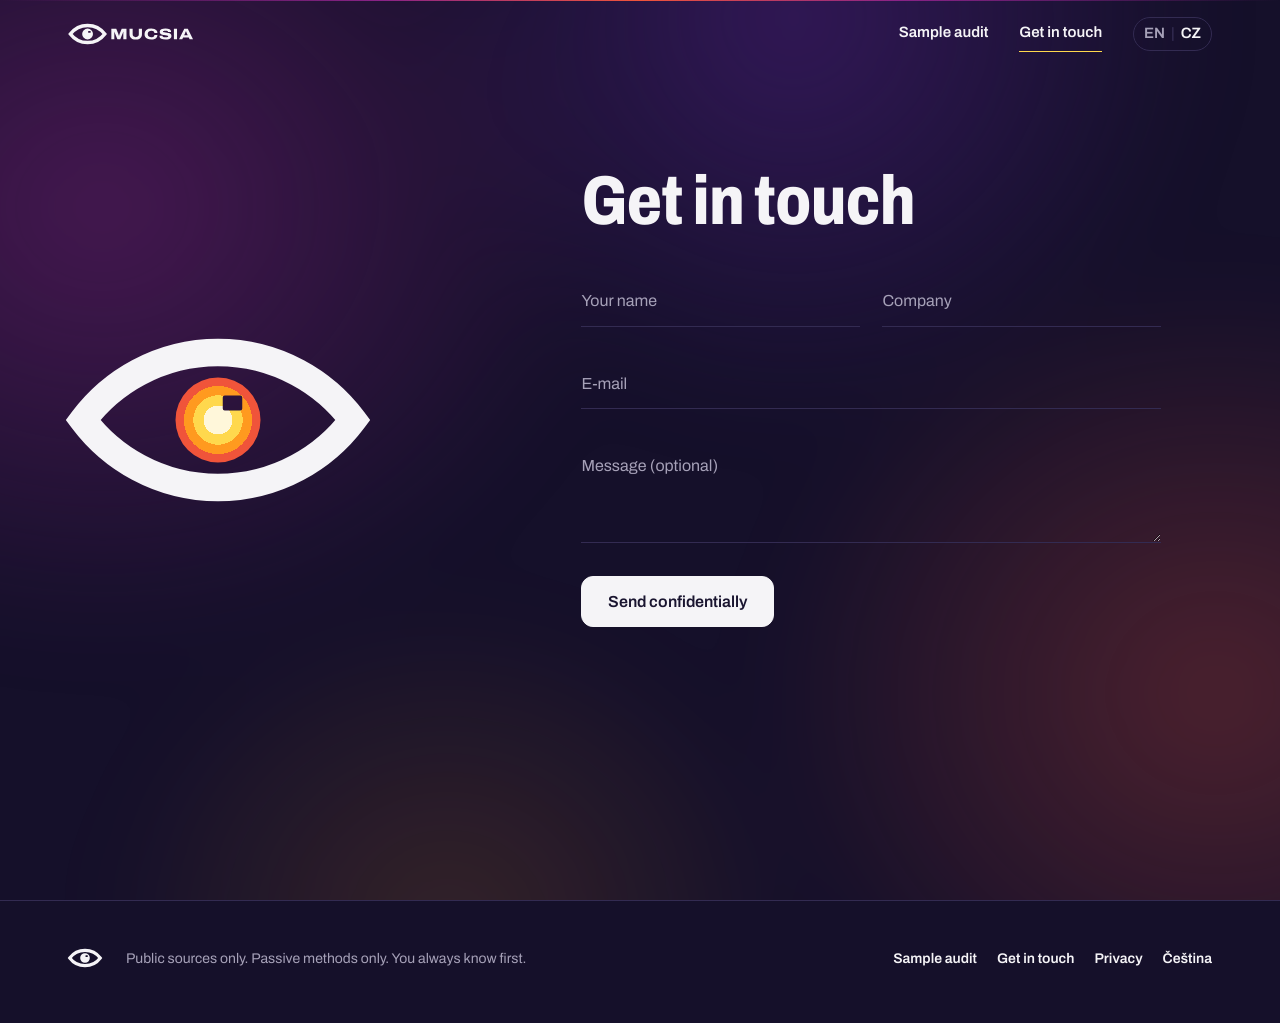
==== commit 6c8b7d8f: "MUCSIA web" ====
--- a/contact/index.html
+++ b/contact/index.html
@@ -15,7 +15,7 @@
 <link rel="preload" href="../static/fonts/Archivo-w800-s80.woff2" as="font" type="font/woff2" crossorigin>
 <link rel="preload" href="../static/fonts/Archivo-w400-s100.woff2" as="font" type="font/woff2" crossorigin>
 <script>document.documentElement.classList.add("js")</script>
-<link rel="stylesheet" href="../static/site.css?v=0013ce17ef">
+<link rel="stylesheet" href="../static/site.css?v=677a379602">
 <meta property="og:title" content="Get in touch">
 <meta property="og:description" content="Contact MUCSIA confidentially through the form.">
 <meta property="og:type" content="website">
@@ -28,10 +28,10 @@
 <a class="skip" href="#main">Skip to content</a>
 <header class="hdr" id="hdr">
   <div class="hdr-in">
-    <a class="brand" href="../" aria-label="MUCSIA"><svg xmlns="http://www.w3.org/2000/svg" viewBox="0.00 -1118.87 7929.15 1551.73"><defs></defs><g transform="translate(-123.48 -1577.8) scale(20.58)"><path d="M6 60 A67.5 67.5 0 0 1 114 60 A67.5 67.5 0 0 1 6 60 Z" fill="none" stroke="#F5F4F7" stroke-width="11" stroke-linejoin="miter"/><path d="M43 60 A17 17 0 1 0 77 60 A17 17 0 1 0 43 60 Z M62.7 50.2 H68.9 A0.8 0.8 0 0 1 69.7 51 V55.4 A0.8 0.8 0 0 1 68.9 56.2 H62.7 A0.8 0.8 0 0 1 61.9 55.4 V51 A0.8 0.8 0 0 1 62.7 50.2 Z" fill="#F5F4F7" fill-rule="evenodd"/></g><path d="M84.50048828125 0.0V-687.54345703125H403.10595703125L520.97705078125 -389.4326171875Q528.5205078125 -370.71533203125 538.118408203125 -342.7587890625Q547.71630859375 -314.80224609375 557.4990234375 -285.47607421875Q567.28173828125 -256.14990234375 574.564453125 -233.41064453125H581.564453125Q588.390625 -254.23681640625 597.945068359375 -282.06298828125Q607.49951171875 -309.88916015625 617.597412109375 -338.617431640625Q627.6953125 -367.345703125 635.6953125 -388.51953125L753.56640625 -687.54345703125H1063.36767578125V0.0H859.7392578125V-354.78515625Q859.7392578125 -376.1328125 860.2392578125 -402.02392578125Q860.7392578125 -427.9150390625 861.7392578125 -453.034423828125Q862.7392578125 -478.15380859375 863.19580078125 -496.41455078125H855.19580078125Q849.10888671875 -477.06689453125 840.293701171875 -450.904052734375Q831.478515625 -424.7412109375 822.663330078125 -399.121826171875Q813.84814453125 -373.50244140625 806.3046875 -354.78515625L662.23779296875 0.0H475.65234375L331.12890625 -354.78515625Q321.0419921875 -381.306640625 311.455078125 -408.2412109375Q301.8681640625 -435.17578125 294.552978515625 -458.47998046875Q287.23779296875 -481.7841796875 282.23779296875 -496.41455078125H274.23779296875Q275.23779296875 -482.24072265625 275.73779296875 -458.9365234375Q276.23779296875 -435.63232421875 276.73779296875 -408.69775390625Q277.23779296875 -381.76318359375 277.23779296875 -354.78515625V0.0Z M1661.9560546875 12.0Q1525.89111328125 12.0 1436.771728515625 -27.728271484375Q1347.65234375 -67.45654296875 1303.706787109375 -142.5869140625Q1259.76123046875 -217.71728515625 1259.76123046875 -323.6953125V-687.54345703125H1463.3896484375V-332.869140625Q1463.3896484375 -240.93408203125 1515.28125 -190.19482421875Q1567.1728515625 -139.45556640625 1661.9560546875 -139.45556640625Q1757.28271484375 -139.45556640625 1809.17431640625 -190.19482421875Q1861.06591796875 -240.93408203125 1861.06591796875 -332.869140625V-687.54345703125H2064.6943359375V-323.6953125Q2064.6943359375 -217.71728515625 2020.748779296875 -142.5869140625Q1976.80322265625 -67.45654296875 1887.640380859375 -27.728271484375Q1798.4775390625 12.0 1661.9560546875 12.0Z M2663.45654296875 12.0Q2519.02197265625 12.0 2422.84814453125 -28.5Q2326.67431640625 -69.0 2278.859130859375 -148.228271484375Q2231.0439453125 -227.45654296875 2231.0439453125 -344.0Q2231.0439453125 -514.54345703125 2341.76123046875 -607.04345703125Q2452.478515625 -699.54345703125 2664.0869140625 -699.54345703125Q2782.2607421875 -699.54345703125 2872.119384765625 -664.097900390625Q2961.97802734375 -628.65234375 3012.56494140625 -564.206787109375Q3063.15185546875 -499.76123046875 3063.15185546875 -412.3046875H2864.697265625Q2864.697265625 -454.6962890625 2839.1318359375 -485.207275390625Q2813.56640625 -515.71826171875 2767.80517578125 -532.1748046875Q2722.0439453125 -548.63134765625 2660.54345703125 -548.63134765625Q2589.23876953125 -548.63134765625 2539.9775390625 -524.489990234375Q2490.71630859375 -500.3486328125 2465.509521484375 -457.23974609375Q2440.302734375 -414.130859375 2440.302734375 -357.0V-332.0Q2440.302734375 -275.49951171875 2465.509521484375 -231.890625Q2490.71630859375 -188.28173828125 2539.390625 -163.596923828125Q2588.06494140625 -138.912109375 2658.28271484375 -138.912109375Q2724.41357421875 -138.912109375 2771.76171875 -154.596923828125Q2819.10986328125 -170.28173828125 2844.71875 -200.249267578125Q2870.32763671875 -230.216796875 2870.32763671875 -272.15185546875H3063.6083984375Q3063.6083984375 -187.23876953125 3014.880126953125 -123.06494140625Q2966.15185546875 -58.89111328125 2876.521484375 -23.445556640625Q2786.89111328125 12.0 2663.45654296875 12.0Z M3599.564453125 12.0Q3515.58642578125 12.0 3442.6953125 1.95654296875Q3369.80419921875 -8.0869140625 3315.0 -33.13037109375Q3260.19580078125 -58.173828125 3229.250244140625 -102.989013671875Q3198.3046875 -147.80419921875 3198.3046875 -216.80419921875Q3198.3046875 -218.80419921875 3198.3046875 -222.075927734375Q3198.3046875 -225.34765625 3199.3046875 -228.4345703125H3398.75927734375Q3397.75927734375 -224.4345703125 3397.531005859375 -220.021484375Q3397.302734375 -215.6083984375 3397.302734375 -210.7822265625Q3397.302734375 -180.32568359375 3420.49853515625 -162.727783203125Q3443.6943359375 -145.1298828125 3486.0859375 -138.031982421875Q3528.4775390625 -130.93408203125 3584.6083984375 -130.93408203125Q3608.173828125 -130.93408203125 3632.78271484375 -132.34716796875Q3657.3916015625 -133.76025390625 3680.315673828125 -137.401611328125Q3703.23974609375 -141.04296875 3721.47900390625 -147.869140625Q3739.71826171875 -154.6953125 3750.587890625 -165.47802734375Q3761.45751953125 -176.2607421875 3761.45751953125 -191.54345703125Q3761.45751953125 -213.19580078125 3738.5009765625 -225.706787109375Q3715.54443359375 -238.2177734375 3676.359619140625 -245.772216796875Q3637.1748046875 -253.32666015625 3588.533447265625 -259.23974609375Q3539.89208984375 -265.15283203125 3487.750732421875 -273.381103515625Q3435.609375 -281.609375 3386.968017578125 -296.109375Q3338.32666015625 -310.609375 3299.141845703125 -334.6962890625Q3259.95703125 -358.783203125 3237.00048828125 -396.641845703125Q3214.0439453125 -434.50048828125 3214.0439453125 -489.130859375Q3214.0439453125 -543.65234375 3241.663330078125 -583.36962890625Q3269.28271484375 -623.0869140625 3319.173828125 -648.858642578125Q3369.06494140625 -674.63037109375 3437.010498046875 -687.0869140625Q3504.9560546875 -699.54345703125 3585.06494140625 -699.54345703125Q3666.71728515625 -699.54345703125 3733.162841796875 -686.902099609375Q3799.6083984375 -674.2607421875 3847.314697265625 -648.80419921875Q3895.02099609375 -623.34765625 3920.683837890625 -584.673828125Q3946.3466796875 -546.0 3946.3466796875 -493.93505859375V-480.10888671875H3748.89208984375V-488.2177734375Q3748.89208984375 -509.130859375 3730.8701171875 -525.315673828125Q3712.84814453125 -541.50048828125 3678.36962890625 -551.228759765625Q3643.89111328125 -560.95703125 3594.6083984375 -560.95703125Q3535.6513671875 -560.95703125 3497.71630859375 -553.58740234375Q3459.78125 -546.2177734375 3441.770263671875 -533.43505859375Q3423.75927734375 -520.65234375 3423.75927734375 -505.45654296875Q3423.75927734375 -485.173828125 3446.7158203125 -473.34765625Q3469.67236328125 -461.521484375 3508.857177734375 -454.65185546875Q3548.0419921875 -447.7822265625 3596.683349609375 -441.869140625Q3645.32470703125 -435.9560546875 3697.466064453125 -427.771240234375Q3749.607421875 -419.58642578125 3798.248779296875 -405.858154296875Q3846.89013671875 -392.1298828125 3886.074951171875 -368.358154296875Q3925.259765625 -344.58642578125 3948.21630859375 -308.271240234375Q3971.1728515625 -271.9560546875 3971.1728515625 -218.869140625Q3971.1728515625 -136.15185546875 3923.270751953125 -85.206298828125Q3875.36865234375 -34.2607421875 3791.466552734375 -11.13037109375Q3707.564453125 12.0 3599.564453125 12.0Z M4129.50048828125 0.0V-687.54345703125H4333.12890625V0.0Z M4463.3046875 0.0 4801.32666015625 -687.54345703125H5027.67236328125L5365.6943359375 0.0H5145.435546875L5093.478515625 -110.1748046875H4724.5205078125L4673.10693359375 0.0ZM4792.67236328125 -259.2607421875H5025.32666015625L4962.71728515625 -399.0009765625Q4958.80419921875 -408.37060546875 4951.749755859375 -425.52294921875Q4944.6953125 -442.67529296875 4937.097412109375 -462.186279296875Q4929.49951171875 -481.697265625 4923.08642578125 -498.468994140625Q4916.67333984375 -515.24072265625 4913.49951171875 -523.3056640625H4906.04296875Q4898.67333984375 -504.93603515625 4889.075439453125 -481.10986328125Q4879.4775390625 -457.28369140625 4870.60791015625 -434.9140625Q4861.73828125 -412.54443359375 4855.28173828125 -398.54443359375Z" transform="translate(2563.46 0)" fill="#F5F4F7"/></svg></a>
+    <a class="brand" href="../" aria-label="MUCSIA"><svg xmlns="http://www.w3.org/2000/svg" viewBox="-154.35 -1118.87 8083.50 1551.73"><defs></defs><g transform="translate(-123.48 -1577.8) scale(20.58)"><path d="M6 60 A67.5 67.5 0 0 1 114 60 A67.5 67.5 0 0 1 6 60 Z" fill="none" stroke="#F5F4F7" stroke-width="11" stroke-linejoin="miter"/><path d="M43 60 A17 17 0 1 0 77 60 A17 17 0 1 0 43 60 Z M62.7 50.2 H68.9 A0.8 0.8 0 0 1 69.7 51 V55.4 A0.8 0.8 0 0 1 68.9 56.2 H62.7 A0.8 0.8 0 0 1 61.9 55.4 V51 A0.8 0.8 0 0 1 62.7 50.2 Z" fill="#F5F4F7" fill-rule="evenodd"/></g><path d="M84.50048828125 0.0V-687.54345703125H403.10595703125L520.97705078125 -389.4326171875Q528.5205078125 -370.71533203125 538.118408203125 -342.7587890625Q547.71630859375 -314.80224609375 557.4990234375 -285.47607421875Q567.28173828125 -256.14990234375 574.564453125 -233.41064453125H581.564453125Q588.390625 -254.23681640625 597.945068359375 -282.06298828125Q607.49951171875 -309.88916015625 617.597412109375 -338.617431640625Q627.6953125 -367.345703125 635.6953125 -388.51953125L753.56640625 -687.54345703125H1063.36767578125V0.0H859.7392578125V-354.78515625Q859.7392578125 -376.1328125 860.2392578125 -402.02392578125Q860.7392578125 -427.9150390625 861.7392578125 -453.034423828125Q862.7392578125 -478.15380859375 863.19580078125 -496.41455078125H855.19580078125Q849.10888671875 -477.06689453125 840.293701171875 -450.904052734375Q831.478515625 -424.7412109375 822.663330078125 -399.121826171875Q813.84814453125 -373.50244140625 806.3046875 -354.78515625L662.23779296875 0.0H475.65234375L331.12890625 -354.78515625Q321.0419921875 -381.306640625 311.455078125 -408.2412109375Q301.8681640625 -435.17578125 294.552978515625 -458.47998046875Q287.23779296875 -481.7841796875 282.23779296875 -496.41455078125H274.23779296875Q275.23779296875 -482.24072265625 275.73779296875 -458.9365234375Q276.23779296875 -435.63232421875 276.73779296875 -408.69775390625Q277.23779296875 -381.76318359375 277.23779296875 -354.78515625V0.0Z M1661.9560546875 12.0Q1525.89111328125 12.0 1436.771728515625 -27.728271484375Q1347.65234375 -67.45654296875 1303.706787109375 -142.5869140625Q1259.76123046875 -217.71728515625 1259.76123046875 -323.6953125V-687.54345703125H1463.3896484375V-332.869140625Q1463.3896484375 -240.93408203125 1515.28125 -190.19482421875Q1567.1728515625 -139.45556640625 1661.9560546875 -139.45556640625Q1757.28271484375 -139.45556640625 1809.17431640625 -190.19482421875Q1861.06591796875 -240.93408203125 1861.06591796875 -332.869140625V-687.54345703125H2064.6943359375V-323.6953125Q2064.6943359375 -217.71728515625 2020.748779296875 -142.5869140625Q1976.80322265625 -67.45654296875 1887.640380859375 -27.728271484375Q1798.4775390625 12.0 1661.9560546875 12.0Z M2663.45654296875 12.0Q2519.02197265625 12.0 2422.84814453125 -28.5Q2326.67431640625 -69.0 2278.859130859375 -148.228271484375Q2231.0439453125 -227.45654296875 2231.0439453125 -344.0Q2231.0439453125 -514.54345703125 2341.76123046875 -607.04345703125Q2452.478515625 -699.54345703125 2664.0869140625 -699.54345703125Q2782.2607421875 -699.54345703125 2872.119384765625 -664.097900390625Q2961.97802734375 -628.65234375 3012.56494140625 -564.206787109375Q3063.15185546875 -499.76123046875 3063.15185546875 -412.3046875H2864.697265625Q2864.697265625 -454.6962890625 2839.1318359375 -485.207275390625Q2813.56640625 -515.71826171875 2767.80517578125 -532.1748046875Q2722.0439453125 -548.63134765625 2660.54345703125 -548.63134765625Q2589.23876953125 -548.63134765625 2539.9775390625 -524.489990234375Q2490.71630859375 -500.3486328125 2465.509521484375 -457.23974609375Q2440.302734375 -414.130859375 2440.302734375 -357.0V-332.0Q2440.302734375 -275.49951171875 2465.509521484375 -231.890625Q2490.71630859375 -188.28173828125 2539.390625 -163.596923828125Q2588.06494140625 -138.912109375 2658.28271484375 -138.912109375Q2724.41357421875 -138.912109375 2771.76171875 -154.596923828125Q2819.10986328125 -170.28173828125 2844.71875 -200.249267578125Q2870.32763671875 -230.216796875 2870.32763671875 -272.15185546875H3063.6083984375Q3063.6083984375 -187.23876953125 3014.880126953125 -123.06494140625Q2966.15185546875 -58.89111328125 2876.521484375 -23.445556640625Q2786.89111328125 12.0 2663.45654296875 12.0Z M3599.564453125 12.0Q3515.58642578125 12.0 3442.6953125 1.95654296875Q3369.80419921875 -8.0869140625 3315.0 -33.13037109375Q3260.19580078125 -58.173828125 3229.250244140625 -102.989013671875Q3198.3046875 -147.80419921875 3198.3046875 -216.80419921875Q3198.3046875 -218.80419921875 3198.3046875 -222.075927734375Q3198.3046875 -225.34765625 3199.3046875 -228.4345703125H3398.75927734375Q3397.75927734375 -224.4345703125 3397.531005859375 -220.021484375Q3397.302734375 -215.6083984375 3397.302734375 -210.7822265625Q3397.302734375 -180.32568359375 3420.49853515625 -162.727783203125Q3443.6943359375 -145.1298828125 3486.0859375 -138.031982421875Q3528.4775390625 -130.93408203125 3584.6083984375 -130.93408203125Q3608.173828125 -130.93408203125 3632.78271484375 -132.34716796875Q3657.3916015625 -133.76025390625 3680.315673828125 -137.401611328125Q3703.23974609375 -141.04296875 3721.47900390625 -147.869140625Q3739.71826171875 -154.6953125 3750.587890625 -165.47802734375Q3761.45751953125 -176.2607421875 3761.45751953125 -191.54345703125Q3761.45751953125 -213.19580078125 3738.5009765625 -225.706787109375Q3715.54443359375 -238.2177734375 3676.359619140625 -245.772216796875Q3637.1748046875 -253.32666015625 3588.533447265625 -259.23974609375Q3539.89208984375 -265.15283203125 3487.750732421875 -273.381103515625Q3435.609375 -281.609375 3386.968017578125 -296.109375Q3338.32666015625 -310.609375 3299.141845703125 -334.6962890625Q3259.95703125 -358.783203125 3237.00048828125 -396.641845703125Q3214.0439453125 -434.50048828125 3214.0439453125 -489.130859375Q3214.0439453125 -543.65234375 3241.663330078125 -583.36962890625Q3269.28271484375 -623.0869140625 3319.173828125 -648.858642578125Q3369.06494140625 -674.63037109375 3437.010498046875 -687.0869140625Q3504.9560546875 -699.54345703125 3585.06494140625 -699.54345703125Q3666.71728515625 -699.54345703125 3733.162841796875 -686.902099609375Q3799.6083984375 -674.2607421875 3847.314697265625 -648.80419921875Q3895.02099609375 -623.34765625 3920.683837890625 -584.673828125Q3946.3466796875 -546.0 3946.3466796875 -493.93505859375V-480.10888671875H3748.89208984375V-488.2177734375Q3748.89208984375 -509.130859375 3730.8701171875 -525.315673828125Q3712.84814453125 -541.50048828125 3678.36962890625 -551.228759765625Q3643.89111328125 -560.95703125 3594.6083984375 -560.95703125Q3535.6513671875 -560.95703125 3497.71630859375 -553.58740234375Q3459.78125 -546.2177734375 3441.770263671875 -533.43505859375Q3423.75927734375 -520.65234375 3423.75927734375 -505.45654296875Q3423.75927734375 -485.173828125 3446.7158203125 -473.34765625Q3469.67236328125 -461.521484375 3508.857177734375 -454.65185546875Q3548.0419921875 -447.7822265625 3596.683349609375 -441.869140625Q3645.32470703125 -435.9560546875 3697.466064453125 -427.771240234375Q3749.607421875 -419.58642578125 3798.248779296875 -405.858154296875Q3846.89013671875 -392.1298828125 3886.074951171875 -368.358154296875Q3925.259765625 -344.58642578125 3948.21630859375 -308.271240234375Q3971.1728515625 -271.9560546875 3971.1728515625 -218.869140625Q3971.1728515625 -136.15185546875 3923.270751953125 -85.206298828125Q3875.36865234375 -34.2607421875 3791.466552734375 -11.13037109375Q3707.564453125 12.0 3599.564453125 12.0Z M4129.50048828125 0.0V-687.54345703125H4333.12890625V0.0Z M4463.3046875 0.0 4801.32666015625 -687.54345703125H5027.67236328125L5365.6943359375 0.0H5145.435546875L5093.478515625 -110.1748046875H4724.5205078125L4673.10693359375 0.0ZM4792.67236328125 -259.2607421875H5025.32666015625L4962.71728515625 -399.0009765625Q4958.80419921875 -408.37060546875 4951.749755859375 -425.52294921875Q4944.6953125 -442.67529296875 4937.097412109375 -462.186279296875Q4929.49951171875 -481.697265625 4923.08642578125 -498.468994140625Q4916.67333984375 -515.24072265625 4913.49951171875 -523.3056640625H4906.04296875Q4898.67333984375 -504.93603515625 4889.075439453125 -481.10986328125Q4879.4775390625 -457.28369140625 4870.60791015625 -434.9140625Q4861.73828125 -412.54443359375 4855.28173828125 -398.54443359375Z" transform="translate(2563.46 0)" fill="#F5F4F7"/></svg></a>
     <nav class="nav" aria-label="Main">
       <a href="../sample/">Sample audit</a>
-      <a href="../contact/" aria-current="page">Get in touch</a>
+      <a class="nav-cta" href="../contact/" aria-current="page">Get in touch</a>
       <a class="lang" href="../cs/kontakt/" hreflang="cs" lang="cs" title="Čeština"><span class="cur">EN</span><span class="sep" aria-hidden="true">|</span><span>CZ</span></a>
     </nav>
   </div>
@@ -73,6 +73,6 @@
     </nav>
   </div>
 </footer>
-<script src="../static/site.js?v=ff111942fa" defer></script>
+<script src="../static/site.js?v=ff23306ea1" defer></script>
 </body>
 </html>
--- a/static/site.css
+++ b/static/site.css
@@ -75,7 +75,7 @@
 .page-privacy .hdr, .page-404 .hdr { background: var(--chlad); }
 .hdr.scrolled { background: rgba(21, 16, 42, .9); backdrop-filter: blur(10px); -webkit-backdrop-filter: blur(10px); box-shadow: 0 1px 0 var(--linka-tma); }
 .hdr-in { max-width: var(--maxw); margin: 0 auto; padding: 0 var(--gutter); height: 100%; display: flex; align-items: center; justify-content: space-between; gap: 24px; }
-.brand svg { height: 24px; width: auto; }
+.brand svg { height: 24px; width: auto; overflow: visible; }
 .nav { display: flex; align-items: center; gap: clamp(14px, 2.4vw, 32px); }
 .nav a { color: var(--papir); text-decoration: none; font-weight: 600; font-size: 15px; padding: 6px 0; border-bottom: 1.5px solid transparent; transition: color .18s, border-color .18s; }
 .nav a:hover, .nav a[aria-current] { border-color: var(--t6); }
@@ -105,7 +105,7 @@
 .hero-cta { display: flex; flex-wrap: wrap; gap: 14px; }
 
 /* ---------- 2 konzole ---------- */
-.con { --con-max: 3; display: grid; grid-template-columns: minmax(260px, 320px) minmax(0, 1fr); gap: clamp(32px, 5vw, 72px); align-items: start; }
+.con { --fc-full: 124; --fc-struck: 148; --fc-mini: 46; --fc-gap: 10; display: grid; grid-template-columns: minmax(260px, 320px) minmax(0, 1fr); gap: clamp(32px, 5vw, 72px); align-items: start; }
 .con-layers { list-style: none; margin: 0 0 28px; padding: 0; }
 .con-layers li { display: flex; align-items: center; gap: 12px; padding: 7px 0; color: var(--mlha); font-size: 15px; border-bottom: 1px solid var(--linka-tma); transition: color .4s; }
 .con-layers li i { width: 10px; height: 10px; border-radius: 50%; flex: none; background: var(--t0); border: 1px solid var(--linka-tma); transition: background-color .4s, box-shadow .4s; }
@@ -119,10 +119,17 @@
 .cnt span { font-size: 13px; color: var(--mlha); }
 .cnt .cnt-note { display: block; margin-top: 4px; font-size: 14px; color: var(--t6); min-height: 1.4em; }
 .con-right { position: relative; min-height: 400px; }
-.con-stage { position: relative; height: 570px; overflow: hidden; overflow: clip; }
-.fc { position: absolute; left: 0; right: 0; max-width: 560px; min-height: 122px; margin: 0; background: var(--papir); color: var(--inkoust); border-radius: var(--r-m); padding: 14px 16px 12px; box-shadow: 0 12px 30px rgba(0, 0, 0, .35); opacity: 0; transform: translateX(40px); transition: transform .45s var(--ease), opacity .35s; will-change: transform; }
-.fc.in { opacity: 1; transform: translateY(calc(var(--pos) * 136px)); z-index: calc(10 - var(--pos)); }
-.fc.fly { opacity: 0; transform: translate(var(--fx), var(--fy)) scale(.2); transition: transform .7s var(--ease) var(--fd, 0ms), opacity .5s calc(var(--fd, 0ms) + .25s); }
+.con-stage { position: relative; height: 570px; overflow: hidden; overflow-x: clip; overflow-y: visible; }
+.fc { position: absolute; left: 0; right: 200px; height: calc(var(--fc-full) * 1px); overflow: hidden; margin: 0; background: var(--papir); color: var(--inkoust); border-radius: var(--r-m); padding: 14px 16px 12px; box-shadow: 0 12px 30px rgba(0, 0, 0, .35); opacity: 0; transform: translateX(40px); transition: transform .5s var(--ease), opacity .35s, height .4s var(--ease), padding .4s var(--ease); will-change: transform; }
+.fc.struck { height: calc(var(--fc-struck) * 1px); }
+/* starší nálezy se složí do řádku: kategorie + věta, nic nemizí */
+.fc.mini { height: calc(var(--fc-mini) * 1px); padding: 11px 16px; display: flex; align-items: center; gap: 12px; box-shadow: 0 6px 16px rgba(0, 0, 0, .28); }
+.fc.mini header { margin: 0; flex: none; }
+.fc.mini .fc-find, .fc.mini .fc-ev, .fc.mini .fc-reason, .fc.mini.struck .fc-reason { display: none; }
+.fc.mini .fc-attack { margin: 0; flex: 1; min-width: 0; font-size: 14.5px; color: var(--grafit); -webkit-line-clamp: 1; }
+.fc.in { opacity: 1; transform: translateY(var(--y, 0px)); z-index: calc(20 - var(--pos)); }
+/* závěr: nálezy jeden po druhém vletí do reportu (zmenší se na stránku a zapadnou pod obálku) */
+.fc.fly { opacity: 0; transform: translate(var(--fx), var(--fy)) scale(var(--fs, .25)) rotate(-4deg); z-index: 30; transition: transform .75s cubic-bezier(.5, 0, .2, 1) var(--fd, 0ms), opacity .2s linear calc(var(--fd, 0ms) + .6s), height .3s var(--fd, 0ms); }
 .fc header { display: flex; justify-content: space-between; align-items: center; gap: 10px; margin-bottom: 8px; }
 .fc-cat { font-size: 12px; font-weight: 700; color: var(--inkoust); background: var(--papir-2); padding: 3px 9px; border-radius: 7px; }
 .fc-find { display: inline-flex; align-items: center; gap: 3px; font-size: 12px; font-weight: 600; color: var(--grafit); }
@@ -138,13 +145,21 @@
 .fc.struck .fc-reason { display: block; }
 .fc-ev { display: flex; flex-wrap: wrap; gap: 4px 12px; font-size: 12px; color: var(--grafit); }
 .fc-evl { font-weight: 700; color: var(--inkoust); }
-.con-report { position: absolute; right: 0; top: 0; width: 176px; height: 124px; opacity: 0; transform: translateY(14px); transition: opacity .5s, transform .5s var(--ease); }
+.con-report { position: absolute; right: 0; top: 0; width: 176px; opacity: 0; transform: translateY(14px) scale(.96); transition: opacity .5s, transform .5s var(--ease); z-index: 25; }
 .con-report.show { opacity: 1; transform: none; }
-.rep-cover { position: relative; width: 100%; height: 100%; border-radius: 12px; background: var(--chlad-2); border: 1px solid var(--linka-tma); padding: 14px; display: flex; flex-direction: column; justify-content: space-between; overflow: hidden; }
-.rep-cover::after { content: ""; position: absolute; inset: 0; background: var(--chlad); transform: translateY(100%); transition: transform .6s var(--ease); }
-.con-report.closed .rep-cover::after { transform: translateY(0); }
-.rep-mark svg { width: 34px; }
-.rep-txt b { display: block; font-weight: 800; font-stretch: 80%; font-size: 18px; }
+.con-report.got { animation: rep-bump .3s var(--ease); }
+.con-report.closed { transform: translate(var(--cx, 0px), var(--cy, 0px)) scale(1.35); transition: transform .9s var(--ease), opacity .5s; }
+@keyframes rep-bump { 40% { transform: scale(1.04); } }
+.rep-cover { position: relative; z-index: 2; width: 100%; aspect-ratio: 3 / 4; border-radius: 12px; background: var(--chlad-2); border: 1px solid var(--linka-tma); padding: 16px; display: flex; flex-direction: column; justify-content: space-between; overflow: hidden; box-shadow: 0 18px 40px rgba(0, 0, 0, .45); transition: box-shadow .5s, border-color .5s; }
+.con-report.closed .rep-cover { border-color: var(--t4); box-shadow: 0 0 0 1px var(--t4), 0 18px 44px rgba(240, 84, 58, .3); }
+.con-report.closed .rep-txt span { color: var(--t5); }
+/* stoh listů za obálkou: s každým nálezem přibude list, stoh roste vpravo dolů */
+.rep-stack { position: absolute; left: 0; top: 0; width: 100%; aspect-ratio: 3 / 4; z-index: 1; pointer-events: none; }
+.rep-stack i { position: absolute; inset: 0; border-radius: 12px; background: var(--papir); border: 1px solid var(--linka); box-shadow: 0 2px 4px rgba(0, 0, 0, .25); opacity: 0; transition: opacity .25s, transform .4s var(--pop); }
+.rep-stack i.on { opacity: 1; transform: translate(calc((var(--k) + 1) * 3px), calc((var(--k) + 1) * 3px)); }
+.con.reset .fc, .con.reset .rep-stack i, .con.reset .con-report, .con.reset .rep-cover { transition: none !important; }
+.rep-mark svg { width: 44px; overflow: visible; }
+.rep-txt b { display: block; font-weight: 800; font-stretch: 80%; font-size: 22px; }
 .rep-txt span { font-size: 12px; color: var(--mlha); }
 /* ---------- 3 report ----------
    Základ (mobil, omezený pohyb, bez JS): stránky pod sebou, grafika se přehraje při vjezdu.
@@ -218,7 +233,9 @@
 .rp-fig { margin: 0; flex: 1; display: flex; align-items: center; justify-content: center; min-height: 0; }
 .rp-fig .fig { max-height: 100%; }
 .rp-riskmap .rp-fig { align-items: stretch; }
-.rp-riskmap .rm { margin-top: 0; width: 100%; }
+.rp-riskmap .rm { margin-top: 0; width: 100%; grid-template-columns: 22px 116px minmax(0, 1fr); gap: 10px 12px; }
+.rp-riskmap .rm-cell { padding: 8px; gap: 5px; }
+.rp-riskmap .rm-rowlab { font-size: 14px; }
 .fig { width: 100%; height: auto; font-family: inherit; }
 .fig text { font-family: inherit; }
 .fig .lbl { font-size: 13px; font-weight: 600; fill: var(--grafit); }
@@ -270,6 +287,16 @@
 .fig .b2 { fill: var(--t3); } .fig .b3 { fill: var(--t4); } .fig .b4 { fill: var(--t2); }
 .fig .on-blur { fill: var(--inkoust); font-weight: 600; }
 .fig .pop { opacity: 0; transform: translateY(8px); }
+/* vydírání (report, stránka 8) */
+.fig .msg { fill: #FFFFFF; stroke: var(--linka); stroke-width: 1.2; }
+.fig .qm { fill: var(--papir); font-size: 19px; font-weight: 800; }
+.fig .threat { fill: var(--t3); }
+.fig .lev-row { fill: #FFFFFF; stroke: var(--linka); stroke-width: 1.2; }
+.fig .st1 { fill: var(--t5); } .fig .st2 { fill: var(--t3); } .fig .st3 { fill: var(--t4); } .fig .st4 { fill: var(--t2); }
+.fig .lev-ic { fill: none; stroke: var(--inkoust); stroke-width: 1.8; stroke-linecap: round; stroke-linejoin: round; }
+.fo.left { justify-content: flex-start; text-align: left; }
+.threat-t { color: var(--papir); font-size: 16px; font-weight: 700; line-height: 1.3; }
+.lev-t { font-size: 14px; font-weight: 600; line-height: 1.25; }
 .fo { display: flex; align-items: center; justify-content: center; text-align: center; height: 100%; font-size: 13px; font-weight: 700; line-height: 1.2; color: var(--inkoust); font-family: var(--font); }
 .open .pop { animation: pop .45s var(--ease) forwards; }
 .open .draw { animation: draw .8s var(--ease) forwards; }
@@ -297,7 +324,7 @@
 .rm-y { grid-row: 1; grid-column: 1; writing-mode: vertical-rl; transform: rotate(180deg); font-size: 13px; font-weight: 600; color: var(--mlha); text-align: center; }
 .rm-rows { grid-row: 1; grid-column: 2; display: grid; grid-template-rows: repeat(3, 1fr); }
 .rm-rowlab { display: flex; align-items: center; gap: 8px; font-size: 15px; font-weight: 700; }
-.rm-grid { grid-row: 1; grid-column: 3; position: relative; overflow: hidden; overflow: clip; border-radius: var(--r-m); display: grid; grid-template-columns: repeat(3, 1fr); grid-template-rows: repeat(3, minmax(110px, 1fr)); gap: 0; min-height: 360px; border: 1px solid var(--linka-tma); transform: perspective(1200px) rotateX(14deg) translateY(24px); opacity: 0; transition: transform .9s var(--ease), opacity .6s; transform-origin: center bottom; }
+.rm-grid { grid-row: 1; grid-column: 3; position: relative; overflow: hidden; overflow: clip; border-radius: var(--r-m); display: grid; grid-template-columns: repeat(3, minmax(0, 1fr)); grid-template-rows: repeat(3, minmax(110px, 1fr)); gap: 0; min-height: 360px; border: 1px solid var(--linka-tma); transform: perspective(1200px) rotateX(14deg) translateY(24px); opacity: 0; transition: transform .9s var(--ease), opacity .6s; transform-origin: center bottom; }
 .open .rm-grid { transform: none; opacity: 1; }
 .rm-field { position: absolute; inset: 0; background: radial-gradient(circle at 100% 0%, #FFF7DA 0 5%, #FFD84D 5% 12%, #FF9A1F 12% 21%, #F0543A 21% 31%, #C7306B 31% 43%, #8A2387 43% 56%, #4B1F7E 56% 70%, #241A4F 70% 86%, #1A1442 86%); }
 .rm-field::after { content: ""; position: absolute; inset: -10%; background: radial-gradient(circle at 100% 0%, rgba(255, 247, 218, .45), rgba(255, 154, 31, .15) 30%, transparent 55%); mix-blend-mode: screen; animation: breathe 5s ease-in-out infinite alternate; }
@@ -308,12 +335,12 @@
 .rm-gv { top: 0; bottom: 0; width: 4px; } .rm-gv.g1 { left: calc(33.333% - 2px); } .rm-gv.g2 { left: calc(66.666% - 2px); }
 .rm-gh { left: 0; right: 0; height: 4px; } .rm-gh.g1 { top: calc(33.333% - 2px); } .rm-gh.g2 { top: calc(66.666% - 2px); }
 .rm-cell { position: relative; z-index: 2; display: flex; flex-wrap: wrap; align-content: center; justify-content: center; gap: 6px; padding: 12px; }
-.rm-tag { display: inline-block; max-width: 100%; padding: 4px 10px; border-radius: 8px; background: var(--papir); color: var(--inkoust); font-size: 12.5px; font-weight: 600; line-height: 1.25; border-left: 3px solid var(--sum); box-shadow: 0 4px 12px rgba(0, 0, 0, .3); opacity: 0; transform: translate(calc(var(--dx) * 30px), calc(var(--dy) * 30px - 40px)) scale(.7); transition: transform .8s var(--pop), opacity .4s, box-shadow .2s; }
+.rm-tag { display: inline-block; max-width: 100%; padding: 4px 10px; border-radius: 8px; background: var(--papir); color: var(--inkoust); font-size: 12.5px; font-weight: 600; line-height: 1.25; overflow-wrap: anywhere; hyphens: auto; border-left: 3px solid var(--sum); box-shadow: 0 4px 12px rgba(0, 0, 0, .3); opacity: 0; transform: translate(calc(var(--dx) * 30px), calc(var(--dy) * 30px - 40px)) scale(.7); transition: transform .8s var(--pop), opacity .4s, box-shadow .2s; }
 .rm-tag.s-critical { border-left-color: var(--t4); } .rm-tag.s-latent { border-left-color: var(--t2); }
 .open .rm-tag { opacity: 1; transform: none; }
 .open .rm-tag:hover { transform: translateY(-3px); box-shadow: 0 10px 22px rgba(0, 0, 0, .45); transition-delay: 0s; }
 .rm-tag:nth-child(2) { transition-delay: .1s; } .rm-tag:nth-child(3) { transition-delay: .2s; } .rm-tag:nth-child(4) { transition-delay: .3s; } .rm-tag:nth-child(5) { transition-delay: .4s; } .rm-tag:nth-child(n+6) { transition-delay: .5s; }
-.rm-cols { grid-row: 2; grid-column: 3; display: grid; grid-template-columns: repeat(3, 1fr); gap: 8px; }
+.rm-cols { grid-row: 2; grid-column: 3; display: grid; grid-template-columns: repeat(3, minmax(0, 1fr)); gap: 8px; }
 .rm-collab { text-align: center; font-size: 13.5px; font-weight: 700; }
 .rm-x { grid-row: 3; grid-column: 3; text-align: center; font-size: 13px; color: var(--mlha); font-weight: 600; }
 .sev { display: inline-flex; gap: 2px; align-items: flex-end; }
@@ -330,7 +357,7 @@
 .contact-in { position: relative; z-index: 2; max-width: var(--maxw); margin: 0 auto; padding: clamp(64px, 9vw, 128px) var(--gutter); display: grid; grid-template-columns: minmax(0, .9fr) minmax(0, 1.3fr); gap: clamp(32px, 6vw, 96px); align-items: start; }
 .contact-page .contact-in, .nf .contact-in { padding-top: calc(var(--hdr) + clamp(48px, 8vw, 96px)); min-height: 100svh; }
 .contact-eye { position: sticky; top: 30vh; }
-.contact-eye svg { width: min(100%, 300px); transform-box: fill-box; transform-origin: center; }
+.contact-eye svg { width: min(100%, 300px); overflow: visible; transform-box: fill-box; transform-origin: center; }
 .contact-eye.blink svg { animation: blink .5s var(--ease); }
 @keyframes blink { 0% { transform: scaleY(1); } 45% { transform: scaleY(.06); } 100% { transform: scaleY(1); } }
 .form { display: grid; gap: 22px; max-width: 580px; }
@@ -437,17 +464,17 @@
 /* ---------- patička, lišta ---------- */
 .ftr { background: var(--chlad); color: var(--papir); border-top: 1px solid var(--linka-tma); }
 .ftr-in { max-width: var(--maxw); margin: 0 auto; padding: 40px var(--gutter) 48px; display: grid; grid-template-columns: auto 1fr auto; gap: 24px; align-items: center; }
-.ftr-mark svg { width: 34px; }
+.ftr-mark svg { width: 34px; overflow: visible; }
 .ftr-line { margin: 0; color: var(--mlha); font-size: 14px; }
 .ftr-nav { display: flex; flex-wrap: wrap; gap: 8px 20px; }
 .ftr-nav a { color: var(--papir); text-decoration: none; font-size: 14px; font-weight: 600; }
 .ftr-nav a:hover { color: var(--t6); }
-.bar { display: none; }
 
 /* ---------- responzivita ---------- */
 @media (max-width: 1100px) {
   .con { grid-template-columns: 260px minmax(0, 1fr); }
   .con-report { position: relative; top: auto; right: auto; margin: 14px 0 0 auto; }
+  .fc { right: 0; }
   .rep-scrolly .rep-sticky { grid-template-columns: minmax(0, .9fr) minmax(0, 1.1fr); }
 }
 @media (max-width: 820px) {
@@ -458,11 +485,14 @@
   .hero-in { padding-bottom: 96px; }
   .hero-h { max-width: none; }
   .hero-in { padding-top: 58svh; }
-  .con { grid-template-columns: 1fr; gap: 24px; --con-max: 2; }
-  .con-stage { height: 300px; }
-  .con-report { width: 140px; height: 100px; margin-top: 10px; }
-  .rep-page { padding: 22px 20px 36px; }
+  .con { grid-template-columns: 1fr; gap: 24px; --fc-full: 150; --fc-struck: 176; --fc-mini: 44; }
+  .con-stage { height: 500px; }
+  .con-report { width: 140px; margin-top: 10px; }
+  .rep-txt b { font-size: 18px; }
+  .rep-page { padding: 22px 20px 28px; }
+  .rp-num { display: none; }
   .rm { grid-template-columns: 20px minmax(0, 1fr); gap: 8px; }
+  .rp-riskmap .rm { grid-template-columns: 20px minmax(0, 1fr); gap: 8px; }
   .rm-y { grid-row: 1; grid-column: 1; }
   .rm-rows { grid-row: 1; grid-column: 2; display: grid; grid-template-rows: none; grid-template-columns: repeat(3, 1fr); gap: 6px; }
   .rm-rowlab { font-size: 12px; justify-content: center; text-align: center; }
@@ -470,14 +500,19 @@
   .rm-cols { grid-row: 3; grid-column: 2; }
   .rm-collab { font-size: 11.5px; }
   .rm-x { grid-row: 4; grid-column: 2; }
-  .rm-tag { font-size: 11.5px; padding: 3px 7px; }
+  .rm-tag { font-size: 11px; padding: 3px 6px; overflow-wrap: anywhere; hyphens: auto; line-height: 1.2; }
+  .rm-cell { padding: 6px 5px; gap: 4px; }
+  /* konzole na telefonu: vrstvy ve dvou sloupcích, počítadla vedle sebe */
+  .con-layers { display: grid; grid-template-columns: 1fr 1fr; column-gap: 16px; margin-bottom: 18px; }
+  .con-layers li { font-size: 13.5px; padding: 6px 0; gap: 8px; }
+  .con-counters { grid-template-columns: 1fr 1fr; }
+  .cnt b { font-size: 34px; }
+  .con-report.closed { transform: translate(var(--cx, 0px), var(--cy, 0px)) scale(1.2); }
   .contact-in { grid-template-columns: 1fr; }
   .contact-eye { position: static; }
   .contact-eye svg { width: 120px; }
   .fld-row, .panels, .doc-grid, .det-grid { grid-template-columns: 1fr; }
   .ftr-in { grid-template-columns: 1fr; }
-  body { padding-bottom: 64px; }
-  .bar { display: block; position: fixed; left: 0; right: 0; bottom: 0; z-index: 60; padding: 15px; text-align: center; background: var(--papir); color: var(--inkoust); font-weight: 700; text-decoration: none; box-shadow: 0 -6px 20px rgba(0, 0, 0, .35); border-radius: 16px 16px 0 0; }
   .hdr-in { gap: 12px; }
   .nav { gap: 14px; }
   .nav a { font-size: 14px; }
@@ -487,7 +522,8 @@
   .fc { padding: 12px 14px 10px; }
   .fc-attack { font-size: 15px; }
   .cnt b { font-size: 32px; }
-  .nav a:not(.lang) { display: none; }
+  .nav a:not(.lang):not(.nav-cta) { display: none; }
+  .nav a.nav-cta { font-size: 14px; }
 }
 @media (hover: none) {
 }
@@ -495,7 +531,7 @@
   html { scroll-behavior: auto; }
   .js .hero:not(.ready) .eye-body { transform: none; }
   .js .hero:not(.ready) .iso, .js .hero:not(.ready) .iris, .js .hero:not(.ready) .pupil { fill: revert-layer; }
-  .eye-body, .eye-body .iso, .eye-body .iris, .eye-body .pupil, .fc, .ring, .con-report, .rep-cover::after, .rm-tag, .rm-grid, .rep-page, .fcard, .btn, .chip span { transition: none !important; }
+  .eye-body, .eye-body .iso, .eye-body .iris, .eye-body .pupil, .fc, .ring, .con-report, .rep-stack i, .rm-tag, .rm-grid, .rep-page, .fcard, .btn, .chip span { transition: none !important; }
   .fig .pop, .fig .stamp { opacity: 1; transform: none; animation: none !important; }
   .fig .draw, .fig .worst { stroke-dashoffset: 0; animation: none !important; }
   .fig .cbar { transform: none; animation: none !important; }
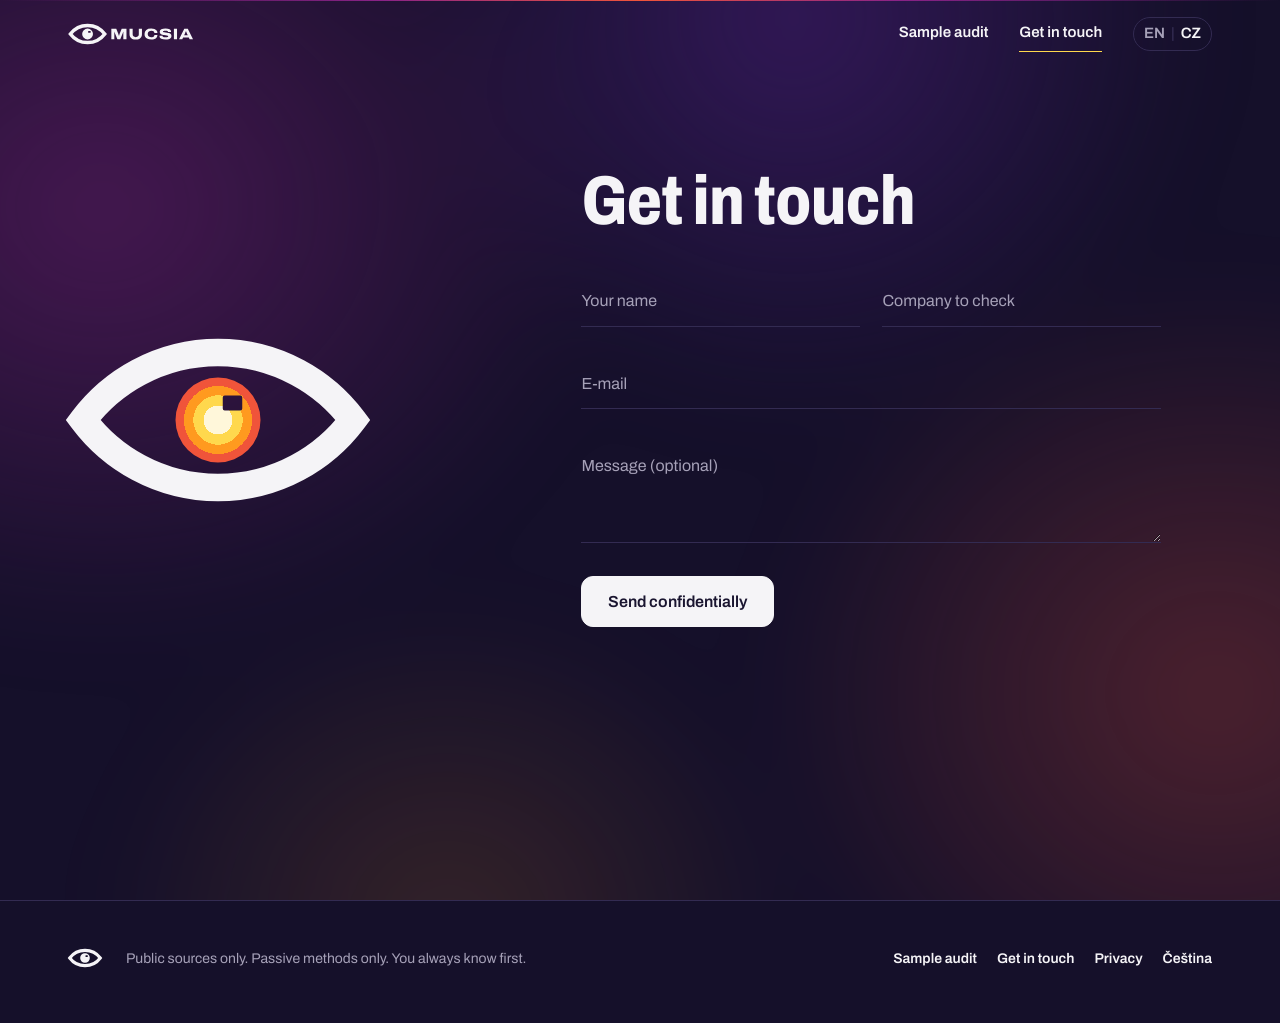
==== commit 80238b40: "MUCSIA web" ====
--- a/contact/index.html
+++ b/contact/index.html
@@ -24,7 +24,7 @@
 <meta property="og:locale" content="en_GB">
 <script type="application/ld+json">{"@context":"https://schema.org","@type":"WebSite","name":"MUCSIA","url":"https://mucsia.github.io/","inLanguage":["en","cs"]}</script>
 </head>
-<body class="page-contact" data-endpoint="">
+<body class="page-contact" data-endpoint="https://script.google.com/macros/s/AKfycbyC8S4bYu0YB3Ecd74lqtt_q8-rhhxGx1HkHZWHa4JRrvprUl0z4QMQmnPhELnK0CI1/exec">
 <a class="skip" href="#main">Skip to content</a>
 <header class="hdr" id="hdr">
   <div class="hdr-in">
@@ -32,7 +32,7 @@
     <nav class="nav" aria-label="Main">
       <a href="../sample/">Sample audit</a>
       <a class="nav-cta" href="../contact/" aria-current="page">Get in touch</a>
-      <a class="lang" href="../cs/kontakt/" hreflang="cs" lang="cs" title="Čeština"><span class="cur">EN</span><span class="sep" aria-hidden="true">|</span><span>CZ</span></a>
+      <a class="lang" href="../cs/kontakt/" hreflang="cs" lang="cs" aria-label="Čeština"><span class="cur">EN</span><span class="sep" aria-hidden="true">|</span><span>CZ</span></a>
     </nav>
   </div>
 </header>
@@ -46,7 +46,7 @@
   <input type="text" name="website" tabindex="-1" autocomplete="off" class="hp" aria-hidden="true">
   <div class="fld-row">
     <div class="fld"><input id="f-name" name="name" type="text" required autocomplete="name" placeholder=" " data-msg="Please fill in this field."><label for="f-name">Your name</label></div>
-    <div class="fld"><input id="f-company" name="company" type="text" required autocomplete="organization" placeholder=" " data-msg="Please fill in this field."><label for="f-company">Company</label></div>
+    <div class="fld"><input id="f-company" name="company" type="text" required autocomplete="organization" placeholder=" " data-msg="Please fill in this field."><label for="f-company">Company to check</label></div>
   </div>
   <div class="fld"><input id="f-email" name="email" type="email" required autocomplete="email" placeholder=" " data-msg="Please check the e-mail address."><label for="f-email">E-mail</label></div>
   <div class="fld"><textarea id="f-msg" name="message" rows="3" placeholder=" "></textarea><label for="f-msg">Message (optional)</label></div>
@@ -73,6 +73,6 @@
     </nav>
   </div>
 </footer>
-<script src="../static/site.js?v=ff23306ea1" defer></script>
+<script src="../static/site.js?v=1ad4d0d55c" defer></script>
 </body>
 </html>
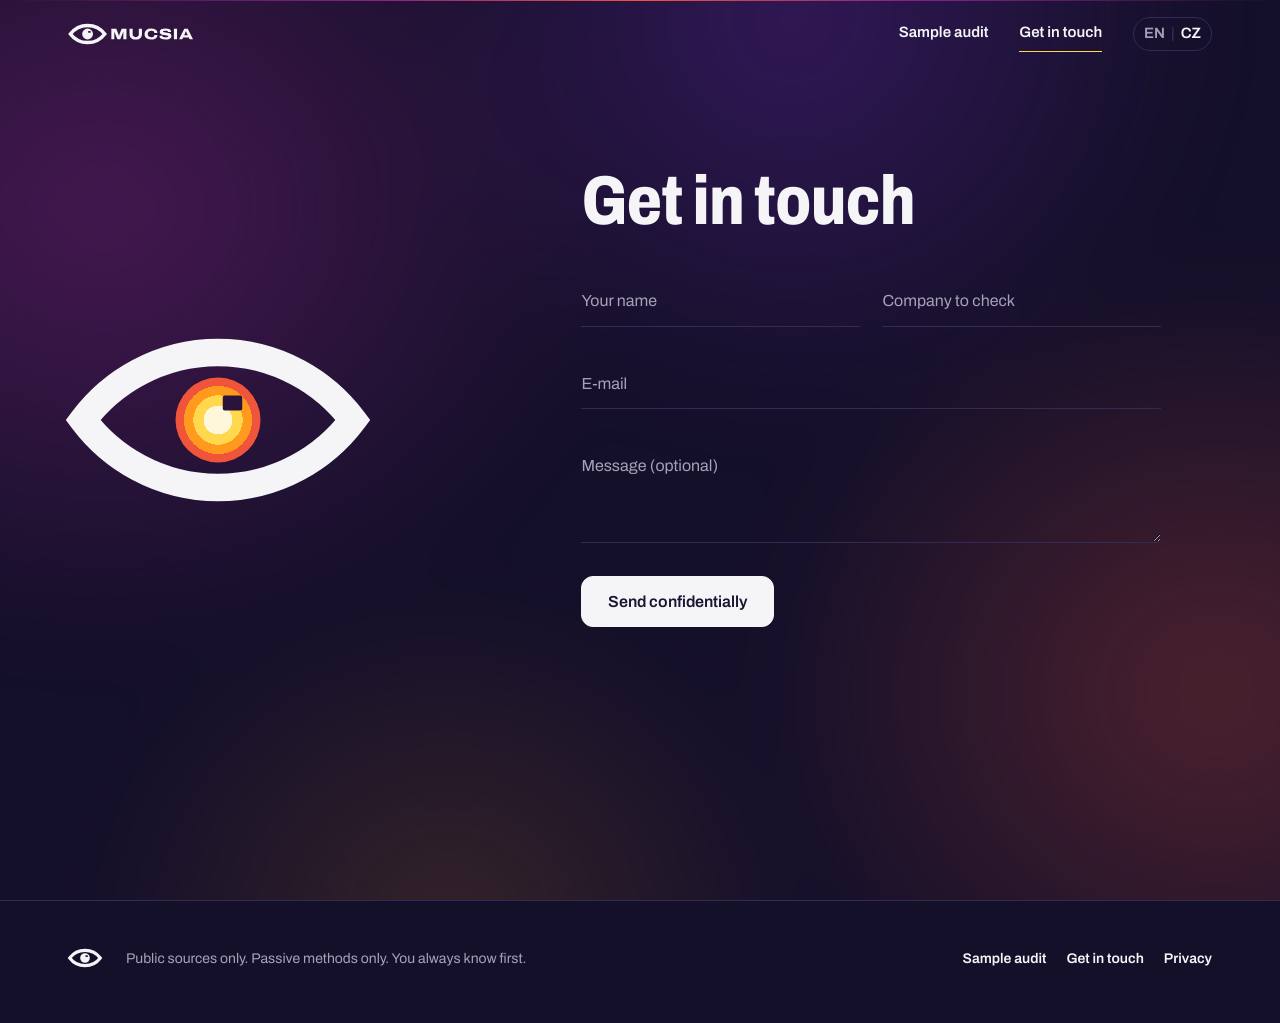
==== commit 88880b40: "MUCSIA web" ====
--- a/contact/index.html
+++ b/contact/index.html
@@ -69,7 +69,6 @@
       <a href="../sample/">Sample audit</a>
       <a href="../contact/">Get in touch</a>
       <a href="../privacy/">Privacy</a>
-      <a href="../cs/kontakt/" hreflang="cs" lang="cs">Čeština</a>
     </nav>
   </div>
 </footer>
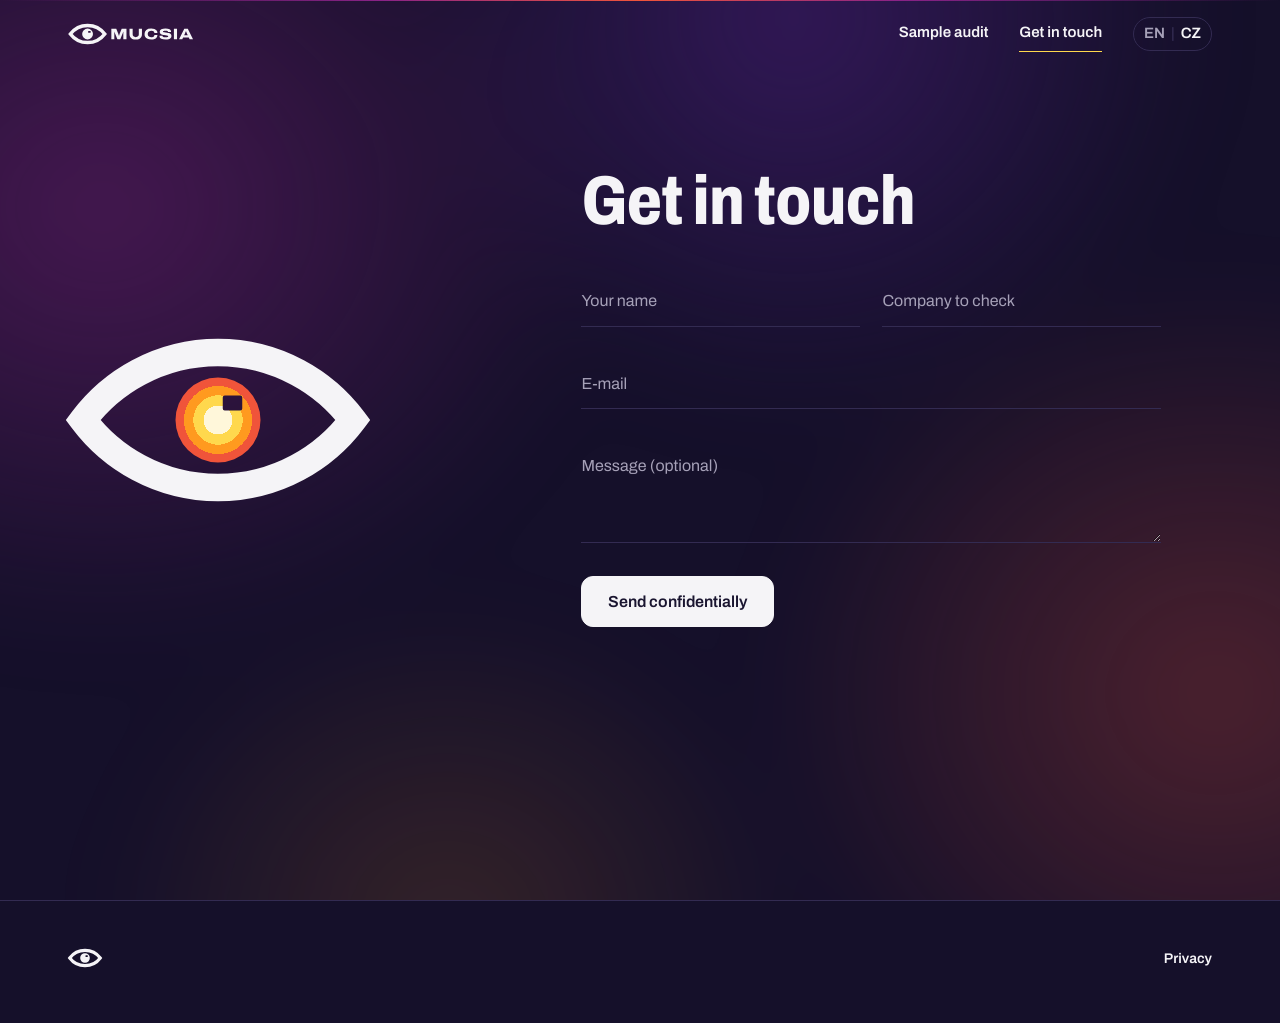
==== commit f54bfccc: "MUCSIA web" ====
--- a/contact/index.html
+++ b/contact/index.html
@@ -15,14 +15,19 @@
 <link rel="preload" href="../static/fonts/Archivo-w800-s80.woff2" as="font" type="font/woff2" crossorigin>
 <link rel="preload" href="../static/fonts/Archivo-w400-s100.woff2" as="font" type="font/woff2" crossorigin>
 <script>document.documentElement.classList.add("js")</script>
-<link rel="stylesheet" href="../static/site.css?v=677a379602">
-<meta property="og:title" content="Get in touch">
+<link rel="stylesheet" href="../static/site.css?v=125f412758">
+<meta property="og:site_name" content="MUCSIA">
+<meta property="og:title" content="Get in touch, MUCSIA">
 <meta property="og:description" content="Contact MUCSIA confidentially through the form.">
 <meta property="og:type" content="website">
 <meta property="og:url" content="https://mucsia.github.io/contact/">
-<meta property="og:image" content="https://mucsia.github.io/static/img/og.png">
+<meta property="og:image" content="https://mucsia.github.io/static/img/og-en.png">
+<meta property="og:image:width" content="1200">
+<meta property="og:image:height" content="630">
+<meta property="og:image:alt" content="We find everything that could hurt a company.">
+<meta name="twitter:card" content="summary_large_image">
 <meta property="og:locale" content="en_GB">
-<script type="application/ld+json">{"@context":"https://schema.org","@type":"WebSite","name":"MUCSIA","url":"https://mucsia.github.io/","inLanguage":["en","cs"]}</script>
+<script type="application/ld+json">{"@context":"https://schema.org","@type":"WebSite","name":"MUCSIA","url":"https://mucsia.github.io/","description":"We find everything that could hurt a company. We map what anyone can dig up about it and what could be used against it, publicly or as leverage.","inLanguage":["en","cs"]}</script>
 </head>
 <body class="page-contact" data-endpoint="https://script.google.com/macros/s/AKfycbyC8S4bYu0YB3Ecd74lqtt_q8-rhhxGx1HkHZWHa4JRrvprUl0z4QMQmnPhELnK0CI1/exec">
 <a class="skip" href="#main">Skip to content</a>
@@ -64,10 +69,7 @@
 <footer class="ftr">
   <div class="ftr-in">
     <div class="ftr-mark"><svg xmlns="http://www.w3.org/2000/svg" viewBox="0 0 120 120"><defs></defs><path d="M6 60 A67.5 67.5 0 0 1 114 60 A67.5 67.5 0 0 1 6 60 Z" fill="none" stroke="#F5F4F7" stroke-width="11" stroke-linejoin="miter"/><path d="M43 60 A17 17 0 1 0 77 60 A17 17 0 1 0 43 60 Z M62.7 50.2 H68.9 A0.8 0.8 0 0 1 69.7 51 V55.4 A0.8 0.8 0 0 1 68.9 56.2 H62.7 A0.8 0.8 0 0 1 61.9 55.4 V51 A0.8 0.8 0 0 1 62.7 50.2 Z" fill="#F5F4F7" fill-rule="evenodd"/></svg></div>
-    <p class="ftr-line">Public sources only. Passive methods only. You always know first.</p>
     <nav class="ftr-nav" aria-label="Footer">
-      <a href="../sample/">Sample audit</a>
-      <a href="../contact/">Get in touch</a>
       <a href="../privacy/">Privacy</a>
     </nav>
   </div>
--- a/static/site.css
+++ b/static/site.css
@@ -463,9 +463,8 @@
 
 /* ---------- patička, lišta ---------- */
 .ftr { background: var(--chlad); color: var(--papir); border-top: 1px solid var(--linka-tma); }
-.ftr-in { max-width: var(--maxw); margin: 0 auto; padding: 40px var(--gutter) 48px; display: grid; grid-template-columns: auto 1fr auto; gap: 24px; align-items: center; }
+.ftr-in { max-width: var(--maxw); margin: 0 auto; padding: 40px var(--gutter) 48px; display: grid; grid-template-columns: auto auto; justify-content: space-between; gap: 24px; align-items: center; }
 .ftr-mark svg { width: 34px; overflow: visible; }
-.ftr-line { margin: 0; color: var(--mlha); font-size: 14px; }
 .ftr-nav { display: flex; flex-wrap: wrap; gap: 8px 20px; }
 .ftr-nav a { color: var(--papir); text-decoration: none; font-size: 14px; font-weight: 600; }
 .ftr-nav a:hover { color: var(--t6); }
